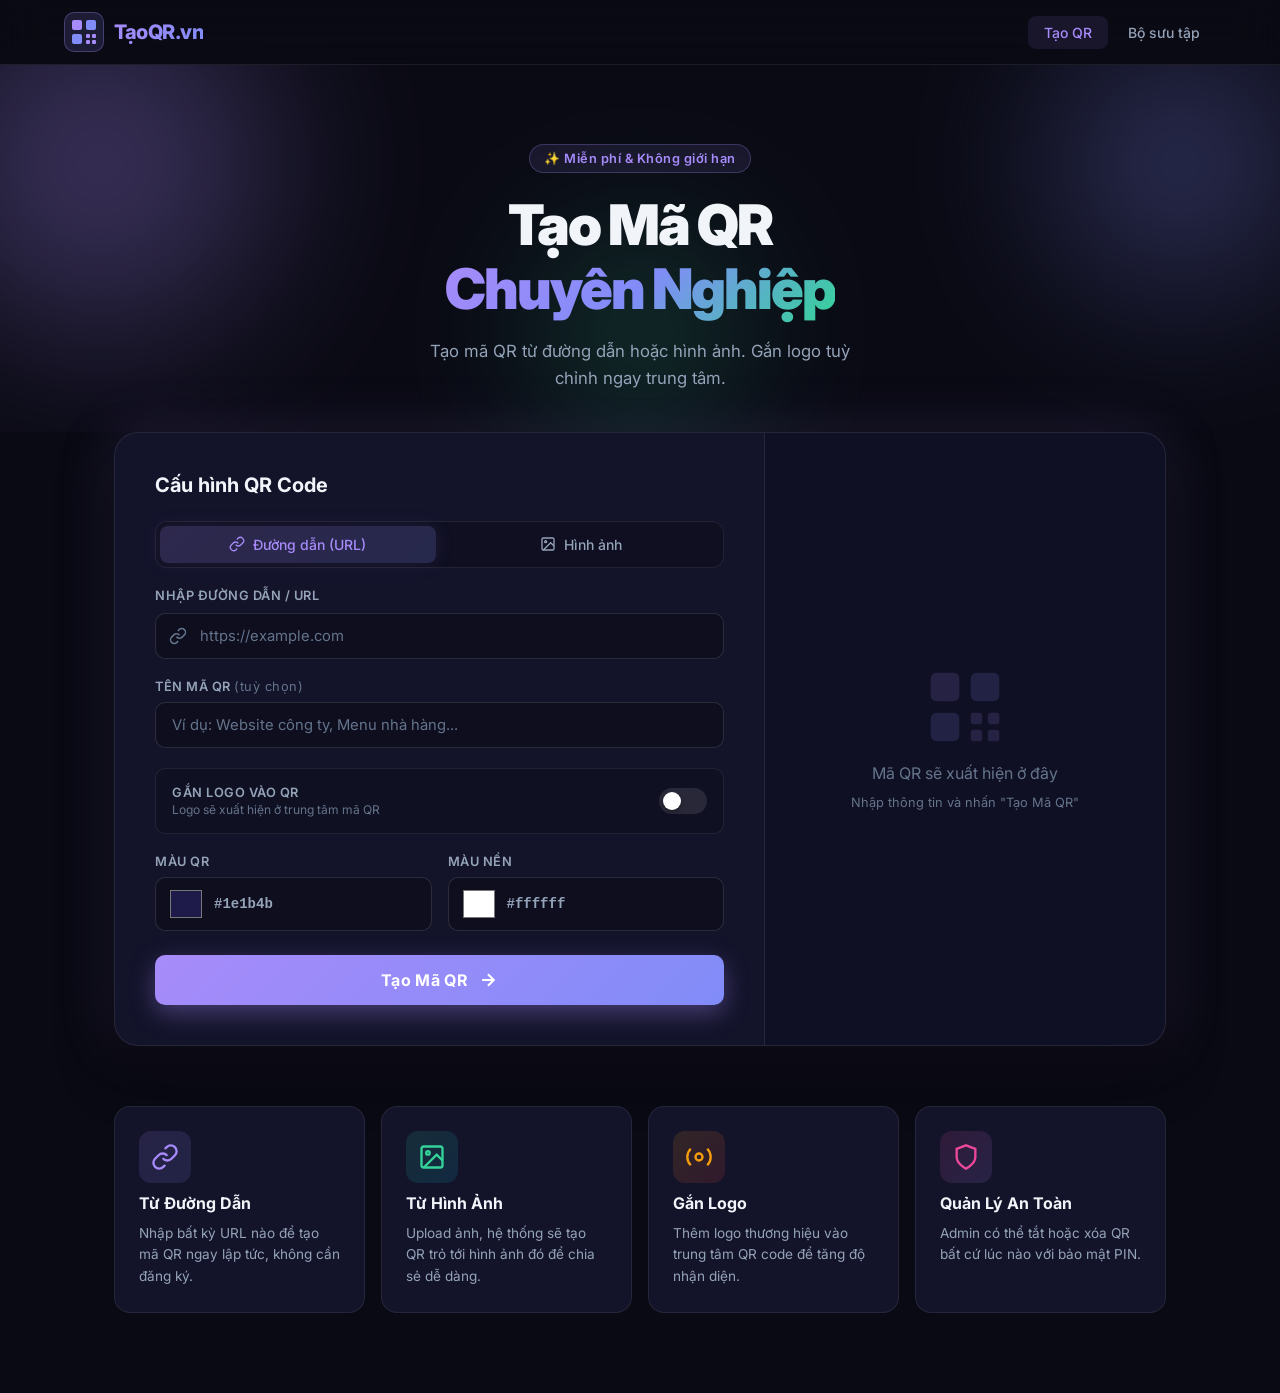
==== index.html @ 5247cd6e "first commit" ====
<!DOCTYPE html>
<html lang="vi">
<head>
  <meta charset="UTF-8" />
  <meta name="viewport" content="width=device-width, initial-scale=1.0" />
  <title>QR Code Generator — TạoQR.vn</title>
  <meta name="description" content="Tạo mã QR miễn phí từ đường dẫn hoặc hình ảnh. Tuỳ chọn gắn logo ở giữa mã QR." />
  <link rel="preconnect" href="https://fonts.googleapis.com" />
  <link rel="preconnect" href="https://fonts.gstatic.com" crossorigin />
  <link href="https://fonts.googleapis.com/css2?family=Inter:wght@300;400;500;600;700;800;900&display=swap" rel="stylesheet" />
  <script src="https://cdnjs.cloudflare.com/ajax/libs/qrcodejs/1.0.0/qrcode.min.js"></script>
  <link rel="stylesheet" href="style.css" />
</head>
<body>
  <div id="app">
    <!-- NAVBAR -->
    <nav class="navbar" id="navbar">
      <div class="nav-inner">
        <div class="nav-brand">
          <div class="brand-icon">
            <svg width="28" height="28" viewBox="0 0 28 28" fill="none">
              <rect x="2" y="2" width="10" height="10" rx="2" fill="#a78bfa"/>
              <rect x="16" y="2" width="10" height="10" rx="2" fill="#818cf8"/>
              <rect x="2" y="16" width="10" height="10" rx="2" fill="#818cf8"/>
              <rect x="16" y="16" width="4" height="4" rx="1" fill="#a78bfa"/>
              <rect x="22" y="16" width="4" height="4" rx="1" fill="#a78bfa"/>
              <rect x="16" y="22" width="4" height="4" rx="1" fill="#a78bfa"/>
              <rect x="22" y="22" width="4" height="4" rx="1" fill="#a78bfa"/>
            </svg>
          </div>
          <span class="brand-text">TạoQR<span class="brand-dot">.vn</span></span>
        </div>
        <div class="nav-links">
          <a href="#" class="nav-link active" data-page="home" id="nav-home">Tạo QR</a>
          <a href="#" class="nav-link" data-page="gallery" id="nav-gallery">Bộ sưu tập</a>
        </div>
      </div>
    </nav>

    <!-- HOME PAGE -->
    <main id="page-home" class="page active">
      <!-- HERO -->
      <section class="hero">
        <div class="hero-bg">
          <div class="hero-orb hero-orb-1"></div>
          <div class="hero-orb hero-orb-2"></div>
          <div class="hero-orb hero-orb-3"></div>
        </div>
        <div class="hero-content">
          <div class="hero-badge">✨ Miễn phí &amp; Không giới hạn</div>
          <h1 class="hero-title">Tạo Mã QR<br /><span class="hero-gradient">Chuyên Nghiệp</span></h1>
          <p class="hero-sub">Tạo mã QR từ đường dẫn hoặc hình ảnh. Gắn logo tuỳ chỉnh ngay trung tâm.</p>
        </div>
      </section>

      <!-- CREATOR CARD -->
      <section class="creator-section">
        <div class="creator-card">
          <!-- LEFT: INPUTS -->
          <div class="creator-left">
            <h2 class="creator-title">Cấu hình QR Code</h2>

            <!-- MODE TABS -->
            <div class="mode-tabs" id="modeTabs">
              <button class="mode-tab active" id="tab-link" data-mode="link">
                <svg width="16" height="16" viewBox="0 0 24 24" fill="none" stroke="currentColor" stroke-width="2"><path d="M10 13a5 5 0 0 0 7.54.54l3-3a5 5 0 0 0-7.07-7.07l-1.72 1.71"/><path d="M14 11a5 5 0 0 0-7.54-.54l-3 3a5 5 0 0 0 7.07 7.07l1.71-1.71"/></svg>
                Đường dẫn (URL)
              </button>
              <button class="mode-tab" id="tab-image" data-mode="image">
                <svg width="16" height="16" viewBox="0 0 24 24" fill="none" stroke="currentColor" stroke-width="2"><rect x="3" y="3" width="18" height="18" rx="2"/><circle cx="8.5" cy="8.5" r="1.5"/><polyline points="21 15 16 10 5 21"/></svg>
                Hình ảnh
              </button>
            </div>

            <!-- LINK INPUT -->
            <div id="input-link" class="input-panel active">
              <label class="input-label">Nhập đường dẫn / URL</label>
              <div class="input-wrap">
                <svg class="input-icon" width="18" height="18" viewBox="0 0 24 24" fill="none" stroke="currentColor" stroke-width="2"><path d="M10 13a5 5 0 0 0 7.54.54l3-3a5 5 0 0 0-7.07-7.07l-1.72 1.71"/><path d="M14 11a5 5 0 0 0-7.54-.54l-3 3a5 5 0 0 0 7.07 7.07l1.71-1.71"/></svg>
                <input type="url" id="urlInput" class="text-input" placeholder="https://example.com" autocomplete="off" />
              </div>
            </div>

            <!-- IMAGE INPUT -->
            <div id="input-image" class="input-panel">
              <label class="input-label">Tải lên hình ảnh</label>
              <div class="dropzone" id="dropzone">
                <input type="file" id="imageFile" accept="image/*" hidden />
                <div class="dropzone-inner" id="dropzoneInner">
                  <div class="dropzone-icon">
                    <svg width="40" height="40" viewBox="0 0 24 24" fill="none" stroke="currentColor" stroke-width="1.5"><rect x="3" y="3" width="18" height="18" rx="2"/><circle cx="8.5" cy="8.5" r="1.5"/><polyline points="21 15 16 10 5 21"/></svg>
                  </div>
                  <p class="dropzone-text">Kéo thả hoặc <span class="dropzone-link" id="dropzoneClick">chọn file</span></p>
                  <p class="dropzone-hint">JPG, PNG, GIF, WebP (tối đa 10MB)</p>
                </div>
                <div class="dropzone-preview hidden" id="dropzonePreview">
                  <img id="previewImg" src="" alt="Preview" />
                  <button class="remove-btn" id="removeImage">✕</button>
                </div>
              </div>
            </div>

            <!-- QR NAME -->
            <div class="field-group">
              <label class="input-label">Tên mã QR <span class="label-opt">(tuỳ chọn)</span></label>
              <input type="text" id="qrName" class="text-input" placeholder="Ví dụ: Website công ty, Menu nhà hàng..." />
            </div>

            <!-- LOGO OPTION -->
            <div class="logo-section">
              <div class="logo-toggle-row">
                <div>
                  <p class="input-label" style="margin-bottom:2px">Gắn logo vào QR</p>
                  <p class="logo-hint">Logo sẽ xuất hiện ở trung tâm mã QR</p>
                </div>
                <label class="toggle" id="logoToggle">
                  <input type="checkbox" id="logoEnabled" />
                  <span class="toggle-slider"></span>
                </label>
              </div>
              <div class="logo-upload hidden" id="logoUploadArea">
                <div class="dropzone small" id="logoDropzone">
                  <input type="file" id="logoFile" accept="image/*" hidden />
                  <div class="dropzone-inner" id="logoDropzoneInner">
                    <svg width="28" height="28" viewBox="0 0 24 24" fill="none" stroke="currentColor" stroke-width="1.5"><path d="M21 15v4a2 2 0 0 1-2 2H5a2 2 0 0 1-2-2v-4"/><polyline points="17 8 12 3 7 8"/><line x1="12" y1="3" x2="12" y2="15"/></svg>
                    <p class="dropzone-text">Chọn logo (<span class="dropzone-link" id="logoClick">duyệt file</span>)</p>
                  </div>
                  <div class="dropzone-preview hidden" id="logoPreview">
                    <img id="logoPreviewImg" src="" alt="Logo" />
                    <button class="remove-btn" id="removeLogo">✕</button>
                  </div>
                </div>
              </div>
            </div>

            <!-- COLOR -->
            <div class="color-row">
              <div class="color-field">
                <label class="input-label">Màu QR</label>
                <div class="color-wrap">
                  <input type="color" id="qrColor" value="#1e1b4b" class="color-picker" />
                  <span class="color-val" id="qrColorVal">#1e1b4b</span>
                </div>
              </div>
              <div class="color-field">
                <label class="input-label">Màu nền</label>
                <div class="color-wrap">
                  <input type="color" id="bgColor" value="#ffffff" class="color-picker" />
                  <span class="color-val" id="bgColorVal">#ffffff</span>
                </div>
              </div>
            </div>

            <!-- GENERATE BUTTON -->
            <button class="btn-generate" id="btnGenerate">
              <span class="btn-text">Tạo Mã QR</span>
              <svg width="20" height="20" viewBox="0 0 24 24" fill="none" stroke="currentColor" stroke-width="2.5"><path d="M5 12h14M12 5l7 7-7 7"/></svg>
            </button>
          </div>

          <!-- RIGHT: PREVIEW -->
          <div class="creator-right">
            <div class="preview-area" id="previewArea">
              <div class="preview-placeholder" id="previewPlaceholder">
                <div class="placeholder-icon">
                  <svg width="80" height="80" viewBox="0 0 28 28" fill="none">
                    <rect x="2" y="2" width="10" height="10" rx="2" fill="rgba(167,139,250,0.3)"/>
                    <rect x="16" y="2" width="10" height="10" rx="2" fill="rgba(129,140,248,0.3)"/>
                    <rect x="2" y="16" width="10" height="10" rx="2" fill="rgba(129,140,248,0.3)"/>
                    <rect x="16" y="16" width="4" height="4" rx="1" fill="rgba(167,139,250,0.3)"/>
                    <rect x="22" y="16" width="4" height="4" rx="1" fill="rgba(167,139,250,0.3)"/>
                    <rect x="16" y="22" width="4" height="4" rx="1" fill="rgba(167,139,250,0.3)"/>
                    <rect x="22" y="22" width="4" height="4" rx="1" fill="rgba(167,139,250,0.3)"/>
                  </svg>
                </div>
                <p>Mã QR sẽ xuất hiện ở đây</p>
                <p class="placeholder-hint">Nhập thông tin và nhấn "Tạo Mã QR"</p>
              </div>
              <div class="qr-output hidden" id="qrOutput">
                <div class="qr-canvas-wrap" id="qrCanvasWrap">
                  <canvas id="finalQR"></canvas>
                </div>
                <p class="qr-label" id="qrLabel"></p>
                <div class="qr-actions">
                  <button class="btn-dl" id="btnDownload">
                    <svg width="16" height="16" viewBox="0 0 24 24" fill="none" stroke="currentColor" stroke-width="2"><path d="M21 15v4a2 2 0 0 1-2 2H5a2 2 0 0 1-2-2v-4"/><polyline points="17 8 12 3 7 8"/><line x1="12" y1="3" x2="12" y2="15"/></svg>
                    Tải PNG
                  </button>
                  <button class="btn-save" id="btnSave">
                    <svg width="16" height="16" viewBox="0 0 24 24" fill="none" stroke="currentColor" stroke-width="2"><path d="M19 21H5a2 2 0 0 1-2-2V5a2 2 0 0 1 2-2h11l5 5v11a2 2 0 0 1-2 2z"/><polyline points="17 21 17 13 7 13 7 21"/><polyline points="7 3 7 8 15 8"/></svg>
                    Lưu bộ sưu tập
                  </button>
                </div>
                <p class="scan-tip">
                  <svg width="13" height="13" viewBox="0 0 24 24" fill="none" stroke="currentColor" stroke-width="2"><circle cx="12" cy="12" r="10"/><line x1="12" y1="8" x2="12" y2="12"/><line x1="12" y1="16" x2="12.01" y2="16"/></svg>
                  🔗 QR link → quét là vào <strong>thẳng trang đích</strong> (Drive, YouTube...) &nbsp;|&nbsp; 🖼️ QR ảnh → nhấn <strong>Lưu</strong> trước khi quét
                </p>
              </div>


            </div>
          </div>
        </div>
      </section>

      <!-- FEATURES -->
      <section class="features-section">
        <div class="features-grid">
          <div class="feature-card">
            <div class="feature-icon" style="background: linear-gradient(135deg,#a78bfa22,#818cf822)">
              <svg width="28" height="28" viewBox="0 0 24 24" fill="none" stroke="#a78bfa" stroke-width="2"><path d="M10 13a5 5 0 0 0 7.54.54l3-3a5 5 0 0 0-7.07-7.07l-1.72 1.71"/><path d="M14 11a5 5 0 0 0-7.54-.54l-3 3a5 5 0 0 0 7.07 7.07l1.71-1.71"/></svg>
            </div>
            <h3>Từ Đường Dẫn</h3>
            <p>Nhập bất kỳ URL nào để tạo mã QR ngay lập tức, không cần đăng ký.</p>
          </div>
          <div class="feature-card">
            <div class="feature-icon" style="background: linear-gradient(135deg,#34d39922,#06b6d422)">
              <svg width="28" height="28" viewBox="0 0 24 24" fill="none" stroke="#34d399" stroke-width="2"><rect x="3" y="3" width="18" height="18" rx="2"/><circle cx="8.5" cy="8.5" r="1.5"/><polyline points="21 15 16 10 5 21"/></svg>
            </div>
            <h3>Từ Hình Ảnh</h3>
            <p>Upload ảnh, hệ thống sẽ tạo QR trỏ tới hình ảnh đó để chia sẻ dễ dàng.</p>
          </div>
          <div class="feature-card">
            <div class="feature-icon" style="background: linear-gradient(135deg,#f59e0b22,#ef444422)">
              <svg width="28" height="28" viewBox="0 0 24 24" fill="none" stroke="#f59e0b" stroke-width="2"><circle cx="12" cy="12" r="3"/><path d="M19.07 4.93a10 10 0 0 1 0 14.14M4.93 4.93a10 10 0 0 0 0 14.14"/></svg>
            </div>
            <h3>Gắn Logo</h3>
            <p>Thêm logo thương hiệu vào trung tâm QR code để tăng độ nhận diện.</p>
          </div>
          <div class="feature-card">
            <div class="feature-icon" style="background: linear-gradient(135deg,#ec489922,#a78bfa22)">
              <svg width="28" height="28" viewBox="0 0 24 24" fill="none" stroke="#ec4899" stroke-width="2"><path d="M12 22s8-4 8-10V5l-8-3-8 3v7c0 6 8 10 8 10z"/></svg>
            </div>
            <h3>Quản Lý An Toàn</h3>
            <p>Admin có thể tắt hoặc xóa QR bất cứ lúc nào với bảo mật PIN.</p>
          </div>
        </div>
      </section>
    </main>

    <!-- GALLERY PAGE -->
    <main id="page-gallery" class="page">
      <div class="gallery-header">
        <h2 class="gallery-title">Bộ Sưu Tập QR</h2>
        <p class="gallery-sub">Tất cả các mã QR bạn đã tạo và lưu lại</p>
      </div>
      <div class="gallery-grid" id="galleryGrid">
        <div class="gallery-empty" id="galleryEmpty">
          <svg width="64" height="64" viewBox="0 0 28 28" fill="none">
            <rect x="2" y="2" width="10" height="10" rx="2" fill="rgba(167,139,250,0.2)"/>
            <rect x="16" y="2" width="10" height="10" rx="2" fill="rgba(129,140,248,0.2)"/>
            <rect x="2" y="16" width="10" height="10" rx="2" fill="rgba(129,140,248,0.2)"/>
          </svg>
          <p>Chưa có mã QR nào được lưu</p>
          <button class="btn-create" onclick="showPage('home')">Tạo ngay</button>
        </div>
      </div>
    </main>

    <!-- ADMIN PAGE -->
    <main id="page-admin" class="page">
      <div class="admin-header">
        <div class="admin-badge">🔐 Khu vực quản trị</div>
        <h2 class="admin-title">Bảng Điều Khiển Admin</h2>
        <button class="btn-logout" id="btnLogout">Đăng xuất</button>
      </div>
      <div class="admin-stats" id="adminStats"></div>
      <div class="admin-grid" id="adminGrid">
        <div class="gallery-empty" id="adminEmpty">
          <svg width="64" height="64" viewBox="0 0 28 28" fill="none">
            <rect x="2" y="2" width="10" height="10" rx="2" fill="rgba(167,139,250,0.2)"/>
            <rect x="16" y="2" width="10" height="10" rx="2" fill="rgba(129,140,248,0.2)"/>
            <rect x="2" y="16" width="10" height="10" rx="2" fill="rgba(129,140,248,0.2)"/>
          </svg>
          <p>Chưa có mã QR nào trong hệ thống</p>
        </div>
      </div>
    </main>

    <!-- ADMIN LOGIN MODAL -->
    <div class="modal-overlay hidden" id="adminLoginOverlay">
      <div class="modal-card" id="adminLoginCard">
        <div class="modal-icon">🔐</div>
        <h3 class="modal-title">Đăng nhập Admin</h3>
        <p class="modal-sub">Nhập mã PIN để truy cập bảng điều khiển</p>
        <div class="pin-inputs" id="pinInputs">
          <input type="password" class="pin-digit" maxlength="1" data-index="0" />
          <input type="password" class="pin-digit" maxlength="1" data-index="1" />
          <input type="password" class="pin-digit" maxlength="1" data-index="2" />
          <input type="password" class="pin-digit" maxlength="1" data-index="3" />
          <input type="password" class="pin-digit" maxlength="1" data-index="4" />
          <input type="password" class="pin-digit" maxlength="1" data-index="5" />
        </div>
        <p class="pin-error hidden" id="pinError">❌ Mã PIN không đúng. Thử lại!</p>
        <div class="modal-btns">
          <button class="btn-cancel" id="btnCancelLogin">Huỷ</button>
          <button class="btn-confirm" id="btnConfirmLogin">Xác nhận</button>
        </div>
      </div>
    </div>

    <!-- TOAST -->
    <div class="toast hidden" id="toast"></div>
  </div>

  <script src="app.js"></script>
</body>
</html>
---- style.css ----
/* ===== RESET & ROOT ===== */
*, *::before, *::after { box-sizing: border-box; margin: 0; padding: 0; }

:root {
  --bg: #0a0a14;
  --bg2: #0f0f20;
  --surface: #13132a;
  --surface2: #1a1a35;
  --border: rgba(255,255,255,0.08);
  --border2: rgba(255,255,255,0.12);
  --primary: #a78bfa;
  --primary2: #818cf8;
  --accent: #34d399;
  --pink: #ec4899;
  --text: #f1f5f9;
  --text2: #94a3b8;
  --text3: #64748b;
  --radius: 16px;
  --radius-sm: 10px;
  --shadow: 0 25px 50px rgba(0,0,0,0.5);
  --glow: 0 0 60px rgba(167,139,250,0.15);
}

html { scroll-behavior: smooth; }

body {
  font-family: 'Inter', sans-serif;
  background: var(--bg);
  color: var(--text);
  min-height: 100vh;
  overflow-x: hidden;
}

/* ===== NAVBAR ===== */
.navbar {
  position: fixed;
  top: 0; left: 0; right: 0;
  z-index: 100;
  background: rgba(10,10,20,0.8);
  backdrop-filter: blur(20px);
  -webkit-backdrop-filter: blur(20px);
  border-bottom: 1px solid var(--border);
}

.nav-inner {
  max-width: 1200px;
  margin: 0 auto;
  padding: 0 24px;
  height: 64px;
  display: flex;
  align-items: center;
  justify-content: space-between;
}

.nav-brand {
  display: flex;
  align-items: center;
  gap: 10px;
  text-decoration: none;
  cursor: pointer;
}

.brand-icon {
  width: 40px; height: 40px;
  background: linear-gradient(135deg, rgba(167,139,250,0.15), rgba(129,140,248,0.15));
  border: 1px solid rgba(167,139,250,0.3);
  border-radius: 10px;
  display: flex;
  align-items: center;
  justify-content: center;
}

.brand-text {
  font-size: 1.25rem;
  font-weight: 800;
  background: linear-gradient(135deg, #a78bfa, #818cf8);
  -webkit-background-clip: text;
  -webkit-text-fill-color: transparent;
  background-clip: text;
  letter-spacing: -0.5px;
}

.brand-dot { color: #34d399; }

.nav-links {
  display: flex;
  align-items: center;
  gap: 4px;
}

.nav-link {
  color: var(--text2);
  text-decoration: none;
  font-size: 0.875rem;
  font-weight: 500;
  padding: 8px 16px;
  border-radius: 8px;
  transition: all 0.2s;
  cursor: pointer;
}

.nav-link:hover { color: var(--text); background: rgba(255,255,255,0.05); }
.nav-link.active { color: var(--primary); background: rgba(167,139,250,0.1); }

/* ===== PAGES ===== */
.page { display: none; padding-top: 64px; }
.page.active { display: block; }

/* ===== HERO ===== */
.hero {
  position: relative;
  padding: 80px 24px 40px;
  text-align: center;
  overflow: hidden;
}

.hero-bg {
  position: absolute;
  inset: 0;
  pointer-events: none;
}

.hero-orb {
  position: absolute;
  border-radius: 50%;
  filter: blur(80px);
  opacity: 0.4;
}

.hero-orb-1 {
  width: 400px; height: 400px;
  background: radial-gradient(circle, #a78bfa, transparent);
  top: -100px; left: -100px;
  animation: float1 8s ease-in-out infinite;
}

.hero-orb-2 {
  width: 300px; height: 300px;
  background: radial-gradient(circle, #818cf8, transparent);
  top: -50px; right: -50px;
  animation: float2 10s ease-in-out infinite;
}

.hero-orb-3 {
  width: 200px; height: 200px;
  background: radial-gradient(circle, #34d399, transparent);
  bottom: 0; left: 50%;
  transform: translateX(-50%);
  animation: float1 12s ease-in-out infinite reverse;
}

@keyframes float1 {
  0%,100% { transform: translateY(0) scale(1); }
  50% { transform: translateY(-20px) scale(1.05); }
}
@keyframes float2 {
  0%,100% { transform: translateY(0) scale(1); }
  50% { transform: translateY(15px) scale(0.95); }
}

.hero-content { position: relative; z-index: 1; max-width: 600px; margin: 0 auto; }

.hero-badge {
  display: inline-flex;
  align-items: center;
  gap: 6px;
  background: rgba(167,139,250,0.1);
  border: 1px solid rgba(167,139,250,0.25);
  color: var(--primary);
  font-size: 0.8rem;
  font-weight: 600;
  padding: 6px 14px;
  border-radius: 100px;
  margin-bottom: 20px;
  letter-spacing: 0.5px;
}

.hero-title {
  font-size: clamp(2.2rem, 5vw, 3.5rem);
  font-weight: 900;
  line-height: 1.15;
  letter-spacing: -2px;
  margin-bottom: 16px;
}

.hero-gradient {
  background: linear-gradient(135deg, #a78bfa 0%, #818cf8 50%, #34d399 100%);
  -webkit-background-clip: text;
  -webkit-text-fill-color: transparent;
  background-clip: text;
}

.hero-sub {
  font-size: 1.05rem;
  color: var(--text2);
  line-height: 1.6;
  max-width: 460px;
  margin: 0 auto;
}

/* ===== CREATOR SECTION ===== */
.creator-section {
  max-width: 1100px;
  margin: 0 auto;
  padding: 0 24px 60px;
}

.creator-card {
  background: var(--surface);
  border: 1px solid var(--border);
  border-radius: 24px;
  display: grid;
  grid-template-columns: 1fr 400px;
  gap: 0;
  overflow: hidden;
  box-shadow: var(--shadow), var(--glow);
}

.creator-left {
  padding: 40px;
  border-right: 1px solid var(--border);
  display: flex;
  flex-direction: column;
  gap: 20px;
}

.creator-title {
  font-size: 1.25rem;
  font-weight: 700;
  color: var(--text);
  margin-bottom: 4px;
}

/* ===== MODE TABS ===== */
.mode-tabs {
  display: flex;
  gap: 8px;
  background: rgba(0,0,0,0.2);
  border: 1px solid var(--border);
  border-radius: 12px;
  padding: 4px;
}

.mode-tab {
  flex: 1;
  display: flex;
  align-items: center;
  justify-content: center;
  gap: 8px;
  padding: 10px 16px;
  border: none;
  background: transparent;
  color: var(--text2);
  font-size: 0.875rem;
  font-weight: 500;
  font-family: inherit;
  border-radius: 8px;
  cursor: pointer;
  transition: all 0.2s;
}

.mode-tab:hover { color: var(--text); }

.mode-tab.active {
  background: linear-gradient(135deg, rgba(167,139,250,0.2), rgba(129,140,248,0.2));
  color: var(--primary);
  box-shadow: 0 0 20px rgba(167,139,250,0.1);
}

/* ===== INPUT PANEL ===== */
.input-panel { display: none; flex-direction: column; gap: 10px; }
.input-panel.active { display: flex; }

.input-label {
  font-size: 0.8rem;
  font-weight: 600;
  color: var(--text2);
  text-transform: uppercase;
  letter-spacing: 0.5px;
}

.label-opt { font-weight: 400; text-transform: none; color: var(--text3); }

.input-wrap {
  position: relative;
  display: flex;
  align-items: center;
}

.input-icon {
  position: absolute;
  left: 14px;
  color: var(--text3);
  pointer-events: none;
}

.text-input {
  width: 100%;
  padding: 13px 16px 13px 44px;
  background: rgba(0,0,0,0.25);
  border: 1px solid var(--border2);
  border-radius: var(--radius-sm);
  color: var(--text);
  font-size: 0.925rem;
  font-family: inherit;
  outline: none;
  transition: all 0.2s;
}

.text-input:focus {
  border-color: var(--primary);
  box-shadow: 0 0 0 3px rgba(167,139,250,0.15);
  background: rgba(167,139,250,0.03);
}

.text-input::placeholder { color: var(--text3); }

/* field-group is a container with label + input */
.field-group { display: flex; flex-direction: column; gap: 8px; }
.field-group .text-input { padding-left: 16px; }

/* ===== DROPZONE ===== */
.dropzone {
  position: relative;
  border: 2px dashed var(--border2);
  border-radius: var(--radius-sm);
  overflow: hidden;
  transition: all 0.2s;
  cursor: pointer;
}

.dropzone:hover { border-color: var(--primary); }
.dropzone.drag-over { border-color: var(--primary); background: rgba(167,139,250,0.05); }

.dropzone-inner {
  padding: 32px 16px;
  display: flex;
  flex-direction: column;
  align-items: center;
  gap: 8px;
  text-align: center;
  color: var(--text3);
}

.dropzone.small .dropzone-inner { padding: 18px 16px; }

.dropzone-icon { color: var(--text3); }

.dropzone-text {
  font-size: 0.875rem;
  color: var(--text2);
}

.dropzone-link {
  color: var(--primary);
  cursor: pointer;
  font-weight: 600;
}
.dropzone-link:hover { text-decoration: underline; }

.dropzone-hint { font-size: 0.75rem; color: var(--text3); }

.dropzone-preview {
  position: relative;
  display: flex;
  align-items: center;
  justify-content: center;
  padding: 12px;
  background: rgba(0,0,0,0.2);
}

.dropzone-preview img {
  max-height: 160px;
  max-width: 100%;
  border-radius: 8px;
  object-fit: contain;
}

.dropzone.small .dropzone-preview img { max-height: 80px; }

.remove-btn {
  position: absolute;
  top: 8px; right: 8px;
  width: 28px; height: 28px;
  background: rgba(239,68,68,0.9);
  color: white;
  border: none;
  border-radius: 50%;
  cursor: pointer;
  font-size: 0.75rem;
  display: flex;
  align-items: center;
  justify-content: center;
  transition: transform 0.2s;
}
.remove-btn:hover { transform: scale(1.1); }

/* ===== LOGO SECTION ===== */
.logo-section {
  background: rgba(0,0,0,0.15);
  border: 1px solid var(--border);
  border-radius: var(--radius-sm);
  padding: 16px;
  display: flex;
  flex-direction: column;
  gap: 12px;
}

.logo-toggle-row {
  display: flex;
  align-items: center;
  justify-content: space-between;
  gap: 12px;
}

.logo-hint { font-size: 0.75rem; color: var(--text3); }

/* Toggle switch */
.toggle { position: relative; display: inline-block; width: 48px; height: 26px; cursor: pointer; flex-shrink: 0; }
.toggle input { opacity: 0; width: 0; height: 0; }
.toggle-slider {
  position: absolute;
  inset: 0;
  background: rgba(255,255,255,0.1);
  border-radius: 26px;
  transition: background 0.3s;
}
.toggle-slider::before {
  content: '';
  position: absolute;
  width: 18px; height: 18px;
  background: white;
  border-radius: 50%;
  left: 4px; top: 4px;
  transition: transform 0.3s;
  box-shadow: 0 2px 4px rgba(0,0,0,0.3);
}
.toggle input:checked ~ .toggle-slider { background: var(--primary); }
.toggle input:checked ~ .toggle-slider::before { transform: translateX(22px); }

.logo-upload { display: flex; flex-direction: column; gap: 8px; }

/* ===== COLOR PICKER ===== */
.color-row {
  display: grid;
  grid-template-columns: 1fr 1fr;
  gap: 16px;
}

.color-field { display: flex; flex-direction: column; gap: 8px; }

.color-wrap {
  display: flex;
  align-items: center;
  gap: 10px;
  background: rgba(0,0,0,0.25);
  border: 1px solid var(--border2);
  border-radius: var(--radius-sm);
  padding: 8px 12px;
}

.color-picker {
  width: 36px; height: 36px;
  border: none;
  border-radius: 6px;
  cursor: pointer;
  background: none;
  padding: 0;
}

.color-val {
  font-size: 0.875rem;
  font-family: 'Courier New', monospace;
  color: var(--text2);
  font-weight: 600;
}

/* ===== GENERATE BUTTON ===== */
.btn-generate {
  display: flex;
  align-items: center;
  justify-content: center;
  gap: 10px;
  width: 100%;
  padding: 15px 24px;
  background: linear-gradient(135deg, #a78bfa, #818cf8);
  border: none;
  border-radius: var(--radius-sm);
  color: white;
  font-size: 1rem;
  font-weight: 700;
  font-family: inherit;
  cursor: pointer;
  transition: all 0.2s;
  box-shadow: 0 8px 24px rgba(167,139,250,0.35);
  margin-top: 4px;
  letter-spacing: 0.3px;
}

.btn-generate:hover {
  transform: translateY(-2px);
  box-shadow: 0 12px 32px rgba(167,139,250,0.5);
}

.btn-generate:active { transform: translateY(0); }

/* ===== PREVIEW AREA ===== */
.creator-right {
  background: rgba(0,0,0,0.15);
  display: flex;
  align-items: center;
  justify-content: center;
  padding: 40px;
}

.preview-area {
  width: 100%;
  display: flex;
  flex-direction: column;
  align-items: center;
  gap: 20px;
}

.preview-placeholder {
  display: flex;
  flex-direction: column;
  align-items: center;
  gap: 12px;
  color: var(--text3);
  text-align: center;
}

.placeholder-icon {
  opacity: 0.5;
  animation: pulseQR 3s ease-in-out infinite;
}

@keyframes pulseQR {
  0%,100% { transform: scale(1); opacity: 0.5; }
  50% { transform: scale(1.05); opacity: 0.7; }
}

.placeholder-hint { font-size: 0.8rem; color: var(--text3); }

.qr-output {
  display: flex;
  flex-direction: column;
  align-items: center;
  gap: 16px;
  width: 100%;
}

.qr-canvas-wrap {
  background: white;
  border-radius: 16px;
  padding: 16px;
  box-shadow: 0 20px 60px rgba(0,0,0,0.4), 0 0 0 1px rgba(255,255,255,0.1);
  animation: popIn 0.4s cubic-bezier(0.34, 1.56, 0.64, 1);
}

@keyframes popIn {
  from { transform: scale(0.8); opacity: 0; }
  to { transform: scale(1); opacity: 1; }
}

.qr-canvas-wrap canvas { display: block; }

.qr-label {
  font-size: 0.85rem;
  color: var(--text2);
  text-align: center;
  max-width: 280px;
  word-break: break-all;
}

.qr-actions {
  display: flex;
  gap: 10px;
  flex-wrap: wrap;
  justify-content: center;
}

.btn-dl, .btn-save {
  display: flex;
  align-items: center;
  gap: 7px;
  padding: 10px 18px;
  border: 1px solid var(--border2);
  border-radius: 8px;
  font-size: 0.85rem;
  font-weight: 600;
  font-family: inherit;
  cursor: pointer;
  transition: all 0.2s;
}

.btn-dl {
  background: rgba(255,255,255,0.05);
  color: var(--text);
}
.btn-dl:hover { background: rgba(255,255,255,0.1); }

.btn-save {
  background: linear-gradient(135deg, rgba(52,211,153,0.15), rgba(6,182,212,0.15));
  border-color: rgba(52,211,153,0.3);
  color: var(--accent);
}
.btn-save:hover { background: linear-gradient(135deg, rgba(52,211,153,0.25), rgba(6,182,212,0.25)); }

.scan-tip {
  display: flex;
  align-items: center;
  gap: 6px;
  font-size: 0.72rem;
  color: var(--text3);
  text-align: center;
  line-height: 1.5;
  padding: 6px 10px;
  background: rgba(167,139,250,0.05);
  border: 1px solid rgba(167,139,250,0.12);
  border-radius: 8px;
}
.scan-tip strong { color: var(--primary); }

/* ===== FEATURES SECTION ===== */
.features-section {
  max-width: 1100px;
  margin: 0 auto;
  padding: 0 24px 80px;
}

.features-grid {
  display: grid;
  grid-template-columns: repeat(auto-fit, minmax(220px, 1fr));
  gap: 16px;
}

.feature-card {
  background: var(--surface);
  border: 1px solid var(--border);
  border-radius: var(--radius);
  padding: 24px;
  display: flex;
  flex-direction: column;
  gap: 10px;
  transition: all 0.3s;
}

.feature-card:hover {
  transform: translateY(-4px);
  border-color: rgba(167,139,250,0.3);
  box-shadow: 0 12px 30px rgba(0,0,0,0.3);
}

.feature-icon {
  width: 52px; height: 52px;
  border-radius: 12px;
  display: flex;
  align-items: center;
  justify-content: center;
}

.feature-card h3 {
  font-size: 1rem;
  font-weight: 700;
  color: var(--text);
}

.feature-card p {
  font-size: 0.85rem;
  color: var(--text2);
  line-height: 1.6;
}

/* ===== GALLERY ===== */
.gallery-header, .admin-header {
  max-width: 1100px;
  margin: 0 auto;
  padding: 40px 24px 24px;
  display: flex;
  align-items: flex-end;
  justify-content: space-between;
  gap: 16px;
  flex-wrap: wrap;
}

.gallery-title, .admin-title {
  font-size: 1.75rem;
  font-weight: 800;
  background: linear-gradient(135deg, #a78bfa, #818cf8);
  -webkit-background-clip: text;
  -webkit-text-fill-color: transparent;
  background-clip: text;
}

.gallery-sub {
  font-size: 0.875rem;
  color: var(--text3);
  margin-top: 4px;
}

.gallery-grid, .admin-grid {
  max-width: 1100px;
  margin: 0 auto;
  padding: 0 24px 80px;
  display: grid;
  grid-template-columns: repeat(auto-fill, minmax(260px, 1fr));
  gap: 16px;
}

.gallery-empty {
  grid-column: 1 / -1;
  display: flex;
  flex-direction: column;
  align-items: center;
  justify-content: center;
  gap: 12px;
  padding: 80px 24px;
  color: var(--text3);
  text-align: center;
}

/* QR CARD */
.qr-card {
  background: var(--surface);
  border: 1px solid var(--border);
  border-radius: var(--radius);
  overflow: hidden;
  transition: all 0.3s;
  position: relative;
}

.qr-card:hover {
  transform: translateY(-4px);
  border-color: rgba(167,139,250,0.3);
  box-shadow: 0 16px 40px rgba(0,0,0,0.4);
}

.qr-card.disabled {
  opacity: 0.5;
  filter: grayscale(0.5);
}

.qr-card-thumb {
  background: white;
  padding: 16px;
  display: flex;
  align-items: center;
  justify-content: center;
  min-height: 180px;
}

.qr-card-thumb canvas { display: block; }
.qr-card-thumb img { max-width: 100%; max-height: 160px; object-fit: contain; }

.qr-card-body {
  padding: 16px;
  border-top: 1px solid var(--border);
  display: flex;
  flex-direction: column;
  gap: 8px;
}

.qr-card-name {
  font-weight: 700;
  font-size: 0.9rem;
  color: var(--text);
  white-space: nowrap;
  overflow: hidden;
  text-overflow: ellipsis;
}

.qr-card-meta {
  font-size: 0.75rem;
  color: var(--text3);
  display: flex;
  align-items: center;
  gap: 6px;
}

.qr-card-type {
  display: inline-block;
  padding: 2px 8px;
  background: rgba(167,139,250,0.15);
  color: var(--primary);
  border-radius: 100px;
  font-size: 0.7rem;
  font-weight: 600;
}

.qr-card-status {
  display: inline-flex;
  align-items: center;
  gap: 5px;
  font-size: 0.72rem;
  font-weight: 600;
  padding: 3px 10px;
  border-radius: 100px;
}

.status-active { background: rgba(52,211,153,0.15); color: #34d399; }
.status-disabled { background: rgba(239,68,68,0.15); color: #f87171; }

.qr-card-actions {
  display: flex;
  gap: 6px;
  margin-top: 4px;
}

.btn-toggle-qr, .btn-delete-qr, .btn-dl-card {
  flex: 1;
  padding: 8px 10px;
  border-radius: 8px;
  font-size: 0.75rem;
  font-weight: 600;
  font-family: inherit;
  cursor: pointer;
  transition: all 0.2s;
  display: flex;
  align-items: center;
  justify-content: center;
  gap: 5px;
  border: 1px solid var(--border2);
}

.btn-dl-card {
  background: rgba(255,255,255,0.05);
  color: var(--text2);
}
.btn-dl-card:hover { background: rgba(255,255,255,0.1); }

.btn-toggle-qr {
  background: rgba(167,139,250,0.1);
  color: var(--primary);
  border-color: rgba(167,139,250,0.2);
}
.btn-toggle-qr:hover { background: rgba(167,139,250,0.2); }
.btn-toggle-qr.active-toggle {
  background: rgba(239,68,68,0.1);
  color: #f87171;
  border-color: rgba(239,68,68,0.2);
}

.btn-delete-qr {
  background: rgba(239,68,68,0.1);
  color: #f87171;
  border-color: rgba(239,68,68,0.2);
}
.btn-delete-qr:hover { background: rgba(239,68,68,0.2); }

/* ===== ADMIN ===== */
.admin-badge {
  display: inline-flex;
  align-items: center;
  gap: 6px;
  background: rgba(236,72,153,0.1);
  border: 1px solid rgba(236,72,153,0.25);
  color: var(--pink);
  font-size: 0.78rem;
  font-weight: 600;
  padding: 5px 12px;
  border-radius: 100px;
  margin-bottom: 8px;
}

.admin-stats {
  max-width: 1100px;
  margin: 0 auto;
  padding: 0 24px 20px;
  display: flex;
  gap: 14px;
  flex-wrap: wrap;
}

.stat-card {
  background: var(--surface);
  border: 1px solid var(--border);
  border-radius: var(--radius-sm);
  padding: 16px 24px;
  display: flex;
  flex-direction: column;
  gap: 4px;
  min-width: 120px;
}

.stat-num {
  font-size: 2rem;
  font-weight: 900;
  background: linear-gradient(135deg, #a78bfa, #818cf8);
  -webkit-background-clip: text;
  -webkit-text-fill-color: transparent;
  background-clip: text;
}

.stat-label { font-size: 0.78rem; color: var(--text3); font-weight: 500; }

.btn-logout {
  padding: 8px 20px;
  background: rgba(239,68,68,0.1);
  border: 1px solid rgba(239,68,68,0.25);
  color: #f87171;
  border-radius: 8px;
  font-size: 0.85rem;
  font-weight: 600;
  font-family: inherit;
  cursor: pointer;
  transition: all 0.2s;
}
.btn-logout:hover { background: rgba(239,68,68,0.2); }

/* ===== MODAL ===== */
.modal-overlay {
  position: fixed;
  inset: 0;
  background: rgba(0,0,0,0.75);
  backdrop-filter: blur(8px);
  z-index: 200;
  display: flex;
  align-items: center;
  justify-content: center;
  padding: 24px;
  animation: fadeIn 0.2s;
}

@keyframes fadeIn { from { opacity: 0; } to { opacity: 1; } }

.modal-card {
  background: var(--surface);
  border: 1px solid var(--border2);
  border-radius: 24px;
  padding: 40px 32px;
  max-width: 400px;
  width: 100%;
  display: flex;
  flex-direction: column;
  align-items: center;
  gap: 12px;
  box-shadow: var(--shadow);
  animation: slideUp 0.3s cubic-bezier(0.34, 1.56, 0.64, 1);
}

@keyframes slideUp {
  from { transform: translateY(40px) scale(0.95); opacity: 0; }
  to { transform: translateY(0) scale(1); opacity: 1; }
}

.modal-icon { font-size: 2.5rem; }
.modal-title { font-size: 1.3rem; font-weight: 800; }
.modal-sub { font-size: 0.875rem; color: var(--text2); text-align: center; }

.pin-inputs {
  display: flex;
  gap: 10px;
  margin: 8px 0;
}

.pin-digit {
  width: 48px; height: 56px;
  background: rgba(0,0,0,0.25);
  border: 2px solid var(--border2);
  border-radius: 10px;
  color: var(--text);
  font-size: 1.4rem;
  font-weight: 700;
  text-align: center;
  font-family: inherit;
  outline: none;
  transition: all 0.2s;
}

.pin-digit:focus {
  border-color: var(--primary);
  box-shadow: 0 0 0 3px rgba(167,139,250,0.2);
}

.pin-error {
  font-size: 0.85rem;
  color: #f87171;
  background: rgba(239,68,68,0.1);
  border: 1px solid rgba(239,68,68,0.2);
  padding: 8px 16px;
  border-radius: 8px;
  animation: shake 0.4s;
}

@keyframes shake {
  0%,100% { transform: translateX(0); }
  20%,60% { transform: translateX(-6px); }
  40%,80% { transform: translateX(6px); }
}

.modal-btns {
  display: flex;
  gap: 10px;
  width: 100%;
  margin-top: 4px;
}

.btn-cancel, .btn-confirm {
  flex: 1;
  padding: 12px;
  border-radius: 10px;
  font-size: 0.9rem;
  font-weight: 600;
  font-family: inherit;
  cursor: pointer;
  transition: all 0.2s;
}

.btn-cancel {
  background: rgba(255,255,255,0.05);
  border: 1px solid var(--border2);
  color: var(--text2);
}
.btn-cancel:hover { background: rgba(255,255,255,0.1); }

.btn-confirm {
  background: linear-gradient(135deg, #a78bfa, #818cf8);
  border: none;
  color: white;
  box-shadow: 0 4px 12px rgba(167,139,250,0.3);
}
.btn-confirm:hover { transform: translateY(-1px); box-shadow: 0 6px 20px rgba(167,139,250,0.4); }

/* ===== TOAST ===== */
.toast {
  position: fixed;
  bottom: 24px;
  left: 50%;
  transform: translateX(-50%) translateY(20px);
  background: var(--surface2);
  border: 1px solid var(--border2);
  color: var(--text);
  padding: 12px 24px;
  border-radius: 100px;
  font-size: 0.875rem;
  font-weight: 500;
  z-index: 300;
  box-shadow: var(--shadow);
  opacity: 0;
  transition: all 0.3s cubic-bezier(0.34, 1.56, 0.64, 1);
  white-space: nowrap;
}

.toast.show {
  opacity: 1;
  transform: translateX(-50%) translateY(0);
}

/* ===== UTILITY ===== */
.hidden { display: none !important; }

.btn-create {
  padding: 10px 24px;
  background: linear-gradient(135deg, #a78bfa, #818cf8);
  border: none;
  border-radius: 8px;
  color: white;
  font-weight: 600;
  font-family: inherit;
  cursor: pointer;
  transition: all 0.2s;
}
.btn-create:hover { transform: translateY(-2px); box-shadow: 0 8px 20px rgba(167,139,250,0.4); }

/* ===== RESPONSIVE ===== */
@media (max-width: 800px) {
  .creator-card {
    grid-template-columns: 1fr;
  }
  .creator-left {
    border-right: none;
    border-bottom: 1px solid var(--border);
  }
  .creator-right { padding: 30px 24px; }
  .hero { padding: 60px 24px 30px; }
}

@media (max-width: 480px) {
  .pin-inputs { gap: 6px; }
  .pin-digit { width: 40px; height: 48px; font-size: 1.2rem; }
  .features-grid { grid-template-columns: 1fr; }
  .gallery-grid, .admin-grid { grid-template-columns: 1fr; }
}
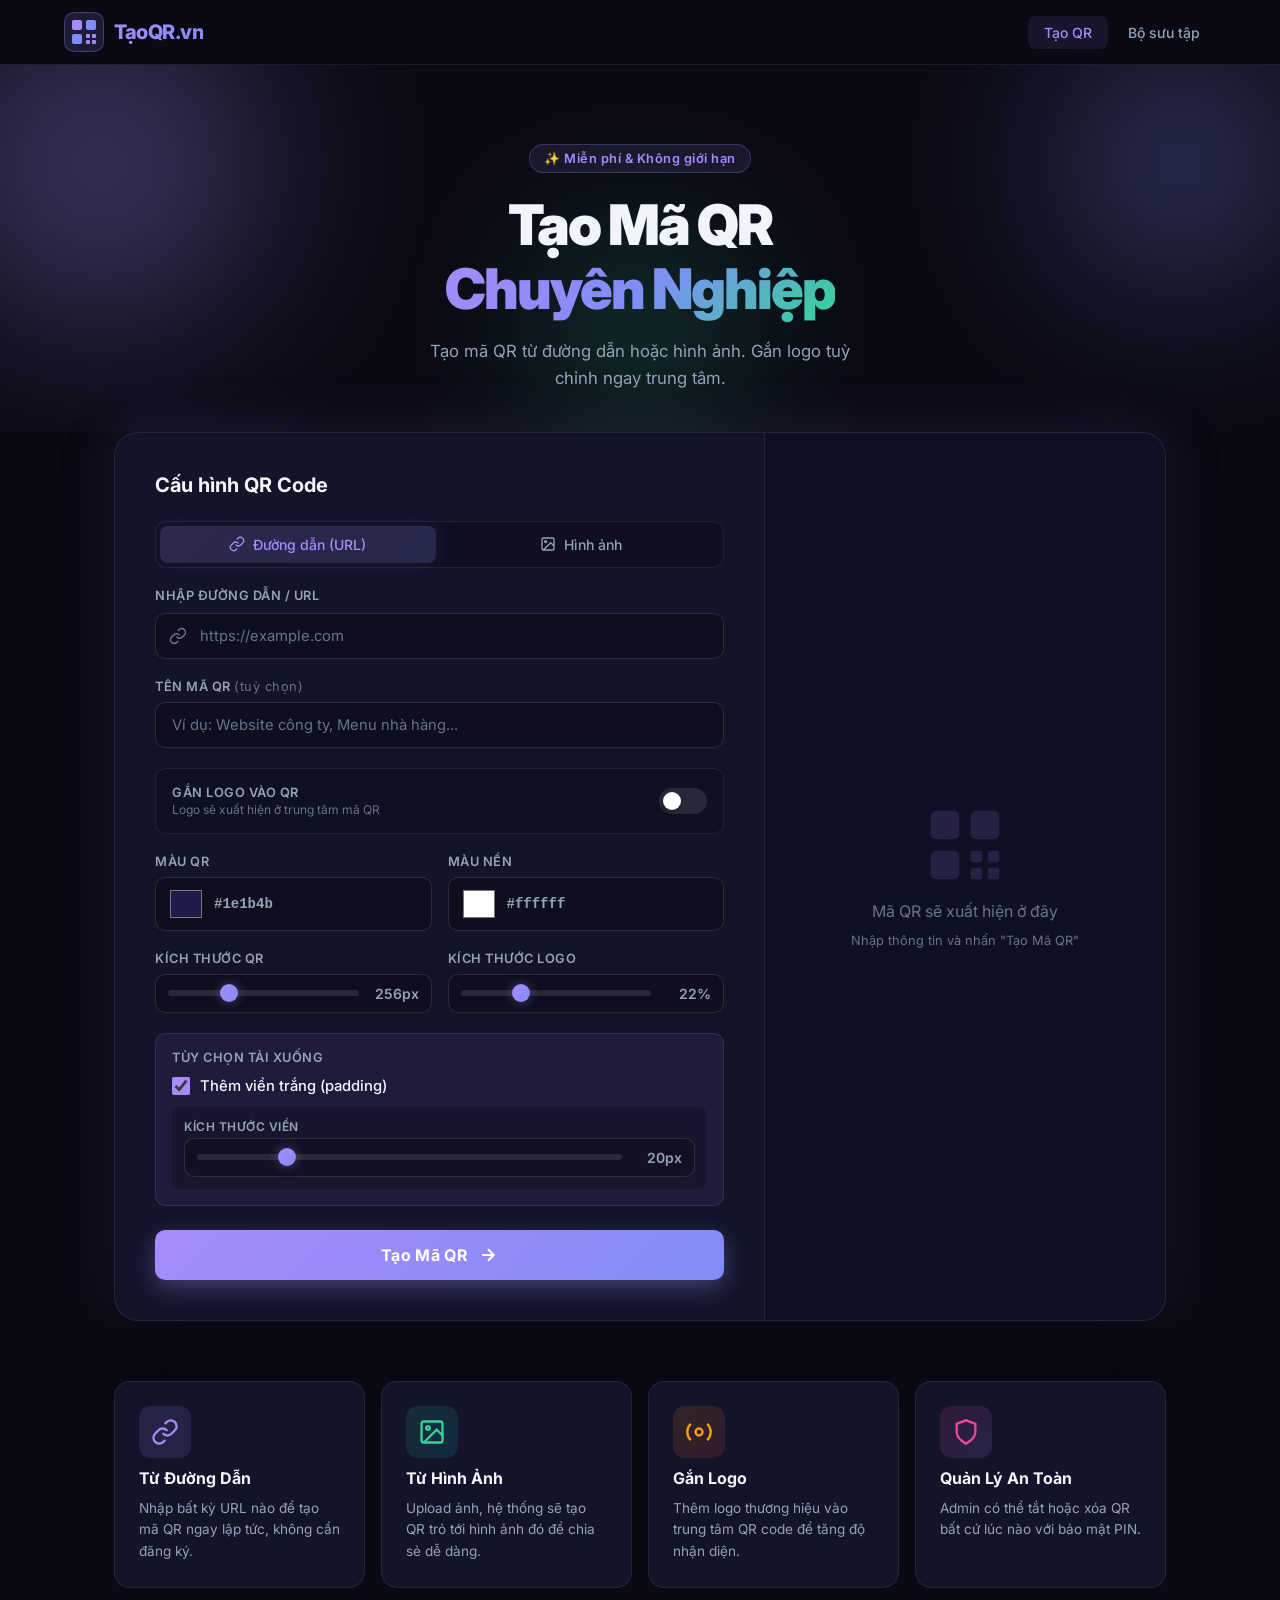
==== commit bd8a52a5: "Thêm tính năng: viền trắng, chỉnh kích thước QR/Logo, xóa khỏi bộ sưu tập" ====
--- a/index.html
+++ b/index.html
@@ -1,5 +1,6 @@
 <!DOCTYPE html>
 <html lang="vi">
+
 <head>
   <meta charset="UTF-8" />
   <meta name="viewport" content="width=device-width, initial-scale=1.0" />
@@ -7,10 +8,12 @@
   <meta name="description" content="Tạo mã QR miễn phí từ đường dẫn hoặc hình ảnh. Tuỳ chọn gắn logo ở giữa mã QR." />
   <link rel="preconnect" href="https://fonts.googleapis.com" />
   <link rel="preconnect" href="https://fonts.gstatic.com" crossorigin />
-  <link href="https://fonts.googleapis.com/css2?family=Inter:wght@300;400;500;600;700;800;900&display=swap" rel="stylesheet" />
+  <link href="https://fonts.googleapis.com/css2?family=Inter:wght@300;400;500;600;700;800;900&display=swap"
+    rel="stylesheet" />
   <script src="https://cdnjs.cloudflare.com/ajax/libs/qrcodejs/1.0.0/qrcode.min.js"></script>
   <link rel="stylesheet" href="style.css" />
 </head>
+
 <body>
   <div id="app">
     <!-- NAVBAR -->
@@ -19,13 +22,13 @@
         <div class="nav-brand">
           <div class="brand-icon">
             <svg width="28" height="28" viewBox="0 0 28 28" fill="none">
-              <rect x="2" y="2" width="10" height="10" rx="2" fill="#a78bfa"/>
-              <rect x="16" y="2" width="10" height="10" rx="2" fill="#818cf8"/>
-              <rect x="2" y="16" width="10" height="10" rx="2" fill="#818cf8"/>
-              <rect x="16" y="16" width="4" height="4" rx="1" fill="#a78bfa"/>
-              <rect x="22" y="16" width="4" height="4" rx="1" fill="#a78bfa"/>
-              <rect x="16" y="22" width="4" height="4" rx="1" fill="#a78bfa"/>
-              <rect x="22" y="22" width="4" height="4" rx="1" fill="#a78bfa"/>
+              <rect x="2" y="2" width="10" height="10" rx="2" fill="#a78bfa" />
+              <rect x="16" y="2" width="10" height="10" rx="2" fill="#818cf8" />
+              <rect x="2" y="16" width="10" height="10" rx="2" fill="#818cf8" />
+              <rect x="16" y="16" width="4" height="4" rx="1" fill="#a78bfa" />
+              <rect x="22" y="16" width="4" height="4" rx="1" fill="#a78bfa" />
+              <rect x="16" y="22" width="4" height="4" rx="1" fill="#a78bfa" />
+              <rect x="22" y="22" width="4" height="4" rx="1" fill="#a78bfa" />
             </svg>
           </div>
           <span class="brand-text">TạoQR<span class="brand-dot">.vn</span></span>
@@ -63,11 +66,18 @@
             <!-- MODE TABS -->
             <div class="mode-tabs" id="modeTabs">
               <button class="mode-tab active" id="tab-link" data-mode="link">
-                <svg width="16" height="16" viewBox="0 0 24 24" fill="none" stroke="currentColor" stroke-width="2"><path d="M10 13a5 5 0 0 0 7.54.54l3-3a5 5 0 0 0-7.07-7.07l-1.72 1.71"/><path d="M14 11a5 5 0 0 0-7.54-.54l-3 3a5 5 0 0 0 7.07 7.07l1.71-1.71"/></svg>
+                <svg width="16" height="16" viewBox="0 0 24 24" fill="none" stroke="currentColor" stroke-width="2">
+                  <path d="M10 13a5 5 0 0 0 7.54.54l3-3a5 5 0 0 0-7.07-7.07l-1.72 1.71" />
+                  <path d="M14 11a5 5 0 0 0-7.54-.54l-3 3a5 5 0 0 0 7.07 7.07l1.71-1.71" />
+                </svg>
                 Đường dẫn (URL)
               </button>
               <button class="mode-tab" id="tab-image" data-mode="image">
-                <svg width="16" height="16" viewBox="0 0 24 24" fill="none" stroke="currentColor" stroke-width="2"><rect x="3" y="3" width="18" height="18" rx="2"/><circle cx="8.5" cy="8.5" r="1.5"/><polyline points="21 15 16 10 5 21"/></svg>
+                <svg width="16" height="16" viewBox="0 0 24 24" fill="none" stroke="currentColor" stroke-width="2">
+                  <rect x="3" y="3" width="18" height="18" rx="2" />
+                  <circle cx="8.5" cy="8.5" r="1.5" />
+                  <polyline points="21 15 16 10 5 21" />
+                </svg>
                 Hình ảnh
               </button>
             </div>
@@ -76,8 +86,13 @@
             <div id="input-link" class="input-panel active">
               <label class="input-label">Nhập đường dẫn / URL</label>
               <div class="input-wrap">
-                <svg class="input-icon" width="18" height="18" viewBox="0 0 24 24" fill="none" stroke="currentColor" stroke-width="2"><path d="M10 13a5 5 0 0 0 7.54.54l3-3a5 5 0 0 0-7.07-7.07l-1.72 1.71"/><path d="M14 11a5 5 0 0 0-7.54-.54l-3 3a5 5 0 0 0 7.07 7.07l1.71-1.71"/></svg>
-                <input type="url" id="urlInput" class="text-input" placeholder="https://example.com" autocomplete="off" />
+                <svg class="input-icon" width="18" height="18" viewBox="0 0 24 24" fill="none" stroke="currentColor"
+                  stroke-width="2">
+                  <path d="M10 13a5 5 0 0 0 7.54.54l3-3a5 5 0 0 0-7.07-7.07l-1.72 1.71" />
+                  <path d="M14 11a5 5 0 0 0-7.54-.54l-3 3a5 5 0 0 0 7.07 7.07l1.71-1.71" />
+                </svg>
+                <input type="url" id="urlInput" class="text-input" placeholder="https://example.com"
+                  autocomplete="off" />
               </div>
             </div>
 
@@ -88,9 +103,15 @@
                 <input type="file" id="imageFile" accept="image/*" hidden />
                 <div class="dropzone-inner" id="dropzoneInner">
                   <div class="dropzone-icon">
-                    <svg width="40" height="40" viewBox="0 0 24 24" fill="none" stroke="currentColor" stroke-width="1.5"><rect x="3" y="3" width="18" height="18" rx="2"/><circle cx="8.5" cy="8.5" r="1.5"/><polyline points="21 15 16 10 5 21"/></svg>
+                    <svg width="40" height="40" viewBox="0 0 24 24" fill="none" stroke="currentColor"
+                      stroke-width="1.5">
+                      <rect x="3" y="3" width="18" height="18" rx="2" />
+                      <circle cx="8.5" cy="8.5" r="1.5" />
+                      <polyline points="21 15 16 10 5 21" />
+                    </svg>
                   </div>
-                  <p class="dropzone-text">Kéo thả hoặc <span class="dropzone-link" id="dropzoneClick">chọn file</span></p>
+                  <p class="dropzone-text">Kéo thả hoặc <span class="dropzone-link" id="dropzoneClick">chọn file</span>
+                  </p>
                   <p class="dropzone-hint">JPG, PNG, GIF, WebP (tối đa 10MB)</p>
                 </div>
                 <div class="dropzone-preview hidden" id="dropzonePreview">
@@ -103,7 +124,8 @@
             <!-- QR NAME -->
             <div class="field-group">
               <label class="input-label">Tên mã QR <span class="label-opt">(tuỳ chọn)</span></label>
-              <input type="text" id="qrName" class="text-input" placeholder="Ví dụ: Website công ty, Menu nhà hàng..." />
+              <input type="text" id="qrName" class="text-input"
+                placeholder="Ví dụ: Website công ty, Menu nhà hàng..." />
             </div>
 
             <!-- LOGO OPTION -->
@@ -122,8 +144,14 @@
                 <div class="dropzone small" id="logoDropzone">
                   <input type="file" id="logoFile" accept="image/*" hidden />
                   <div class="dropzone-inner" id="logoDropzoneInner">
-                    <svg width="28" height="28" viewBox="0 0 24 24" fill="none" stroke="currentColor" stroke-width="1.5"><path d="M21 15v4a2 2 0 0 1-2 2H5a2 2 0 0 1-2-2v-4"/><polyline points="17 8 12 3 7 8"/><line x1="12" y1="3" x2="12" y2="15"/></svg>
-                    <p class="dropzone-text">Chọn logo (<span class="dropzone-link" id="logoClick">duyệt file</span>)</p>
+                    <svg width="28" height="28" viewBox="0 0 24 24" fill="none" stroke="currentColor"
+                      stroke-width="1.5">
+                      <path d="M21 15v4a2 2 0 0 1-2 2H5a2 2 0 0 1-2-2v-4" />
+                      <polyline points="17 8 12 3 7 8" />
+                      <line x1="12" y1="3" x2="12" y2="15" />
+                    </svg>
+                    <p class="dropzone-text">Chọn logo (<span class="dropzone-link" id="logoClick">duyệt file</span>)
+                    </p>
                   </div>
                   <div class="dropzone-preview hidden" id="logoPreview">
                     <img id="logoPreviewImg" src="" alt="Logo" />
@@ -151,10 +179,50 @@
               </div>
             </div>
 
+            <!-- SIZE CONTROLS -->
+            <div class="size-controls">
+              <div class="size-field">
+                <label class="input-label">Kích thước QR</label>
+                <div class="size-wrap">
+                  <input type="range" id="qrSize" min="150" max="500" value="256" class="size-slider" />
+                  <span class="size-val" id="qrSizeVal">256px</span>
+                </div>
+              </div>
+              <div class="size-field">
+                <label class="input-label">Kích thước Logo</label>
+                <div class="size-wrap">
+                  <input type="range" id="logoSize" min="10" max="50" value="22" class="size-slider" />
+                  <span class="size-val" id="logoSizeVal">22%</span>
+                </div>
+              </div>
+            </div>
+
+            <!-- BORDER OPTIONS -->
+            <div class="border-section">
+              <label class="input-label">Tùy chọn tải xuống</label>
+              <div class="border-option">
+                <label class="checkbox-label">
+                  <input type="checkbox" id="borderEnabled" checked />
+                  <span class="checkbox-text">Thêm viền trắng (padding)</span>
+                </label>
+                <div id="borderSettings" class="border-settings">
+                  <div class="border-size-control">
+                    <label class="input-label small-label">Kích thước viền</label>
+                    <div class="size-wrap">
+                      <input type="range" id="borderSize" min="0" max="100" value="20" class="size-slider" />
+                      <span class="size-val" id="borderSizeVal">20px</span>
+                    </div>
+                  </div>
+                </div>
+              </div>
+            </div>
+
             <!-- GENERATE BUTTON -->
             <button class="btn-generate" id="btnGenerate">
               <span class="btn-text">Tạo Mã QR</span>
-              <svg width="20" height="20" viewBox="0 0 24 24" fill="none" stroke="currentColor" stroke-width="2.5"><path d="M5 12h14M12 5l7 7-7 7"/></svg>
+              <svg width="20" height="20" viewBox="0 0 24 24" fill="none" stroke="currentColor" stroke-width="2.5">
+                <path d="M5 12h14M12 5l7 7-7 7" />
+              </svg>
             </button>
           </div>
 
@@ -164,13 +232,13 @@
               <div class="preview-placeholder" id="previewPlaceholder">
                 <div class="placeholder-icon">
                   <svg width="80" height="80" viewBox="0 0 28 28" fill="none">
-                    <rect x="2" y="2" width="10" height="10" rx="2" fill="rgba(167,139,250,0.3)"/>
-                    <rect x="16" y="2" width="10" height="10" rx="2" fill="rgba(129,140,248,0.3)"/>
-                    <rect x="2" y="16" width="10" height="10" rx="2" fill="rgba(129,140,248,0.3)"/>
-                    <rect x="16" y="16" width="4" height="4" rx="1" fill="rgba(167,139,250,0.3)"/>
-                    <rect x="22" y="16" width="4" height="4" rx="1" fill="rgba(167,139,250,0.3)"/>
-                    <rect x="16" y="22" width="4" height="4" rx="1" fill="rgba(167,139,250,0.3)"/>
-                    <rect x="22" y="22" width="4" height="4" rx="1" fill="rgba(167,139,250,0.3)"/>
+                    <rect x="2" y="2" width="10" height="10" rx="2" fill="rgba(167,139,250,0.3)" />
+                    <rect x="16" y="2" width="10" height="10" rx="2" fill="rgba(129,140,248,0.3)" />
+                    <rect x="2" y="16" width="10" height="10" rx="2" fill="rgba(129,140,248,0.3)" />
+                    <rect x="16" y="16" width="4" height="4" rx="1" fill="rgba(167,139,250,0.3)" />
+                    <rect x="22" y="16" width="4" height="4" rx="1" fill="rgba(167,139,250,0.3)" />
+                    <rect x="16" y="22" width="4" height="4" rx="1" fill="rgba(167,139,250,0.3)" />
+                    <rect x="22" y="22" width="4" height="4" rx="1" fill="rgba(167,139,250,0.3)" />
                   </svg>
                 </div>
                 <p>Mã QR sẽ xuất hiện ở đây</p>
@@ -183,17 +251,30 @@
                 <p class="qr-label" id="qrLabel"></p>
                 <div class="qr-actions">
                   <button class="btn-dl" id="btnDownload">
-                    <svg width="16" height="16" viewBox="0 0 24 24" fill="none" stroke="currentColor" stroke-width="2"><path d="M21 15v4a2 2 0 0 1-2 2H5a2 2 0 0 1-2-2v-4"/><polyline points="17 8 12 3 7 8"/><line x1="12" y1="3" x2="12" y2="15"/></svg>
+                    <svg width="16" height="16" viewBox="0 0 24 24" fill="none" stroke="currentColor" stroke-width="2">
+                      <path d="M21 15v4a2 2 0 0 1-2 2H5a2 2 0 0 1-2-2v-4" />
+                      <polyline points="17 8 12 3 7 8" />
+                      <line x1="12" y1="3" x2="12" y2="15" />
+                    </svg>
                     Tải PNG
                   </button>
                   <button class="btn-save" id="btnSave">
-                    <svg width="16" height="16" viewBox="0 0 24 24" fill="none" stroke="currentColor" stroke-width="2"><path d="M19 21H5a2 2 0 0 1-2-2V5a2 2 0 0 1 2-2h11l5 5v11a2 2 0 0 1-2 2z"/><polyline points="17 21 17 13 7 13 7 21"/><polyline points="7 3 7 8 15 8"/></svg>
+                    <svg width="16" height="16" viewBox="0 0 24 24" fill="none" stroke="currentColor" stroke-width="2">
+                      <path d="M19 21H5a2 2 0 0 1-2-2V5a2 2 0 0 1 2-2h11l5 5v11a2 2 0 0 1-2 2z" />
+                      <polyline points="17 21 17 13 7 13 7 21" />
+                      <polyline points="7 3 7 8 15 8" />
+                    </svg>
                     Lưu bộ sưu tập
                   </button>
                 </div>
                 <p class="scan-tip">
-                  <svg width="13" height="13" viewBox="0 0 24 24" fill="none" stroke="currentColor" stroke-width="2"><circle cx="12" cy="12" r="10"/><line x1="12" y1="8" x2="12" y2="12"/><line x1="12" y1="16" x2="12.01" y2="16"/></svg>
-                  🔗 QR link → quét là vào <strong>thẳng trang đích</strong> (Drive, YouTube...) &nbsp;|&nbsp; 🖼️ QR ảnh → nhấn <strong>Lưu</strong> trước khi quét
+                  <svg width="13" height="13" viewBox="0 0 24 24" fill="none" stroke="currentColor" stroke-width="2">
+                    <circle cx="12" cy="12" r="10" />
+                    <line x1="12" y1="8" x2="12" y2="12" />
+                    <line x1="12" y1="16" x2="12.01" y2="16" />
+                  </svg>
+                  🔗 QR link → quét là vào <strong>thẳng trang đích</strong> (Drive, YouTube...) &nbsp;|&nbsp; 🖼️ QR
+                  ảnh → nhấn <strong>Lưu</strong> trước khi quét
                 </p>
               </div>
 
@@ -208,28 +289,40 @@
         <div class="features-grid">
           <div class="feature-card">
             <div class="feature-icon" style="background: linear-gradient(135deg,#a78bfa22,#818cf822)">
-              <svg width="28" height="28" viewBox="0 0 24 24" fill="none" stroke="#a78bfa" stroke-width="2"><path d="M10 13a5 5 0 0 0 7.54.54l3-3a5 5 0 0 0-7.07-7.07l-1.72 1.71"/><path d="M14 11a5 5 0 0 0-7.54-.54l-3 3a5 5 0 0 0 7.07 7.07l1.71-1.71"/></svg>
+              <svg width="28" height="28" viewBox="0 0 24 24" fill="none" stroke="#a78bfa" stroke-width="2">
+                <path d="M10 13a5 5 0 0 0 7.54.54l3-3a5 5 0 0 0-7.07-7.07l-1.72 1.71" />
+                <path d="M14 11a5 5 0 0 0-7.54-.54l-3 3a5 5 0 0 0 7.07 7.07l1.71-1.71" />
+              </svg>
             </div>
             <h3>Từ Đường Dẫn</h3>
             <p>Nhập bất kỳ URL nào để tạo mã QR ngay lập tức, không cần đăng ký.</p>
           </div>
           <div class="feature-card">
             <div class="feature-icon" style="background: linear-gradient(135deg,#34d39922,#06b6d422)">
-              <svg width="28" height="28" viewBox="0 0 24 24" fill="none" stroke="#34d399" stroke-width="2"><rect x="3" y="3" width="18" height="18" rx="2"/><circle cx="8.5" cy="8.5" r="1.5"/><polyline points="21 15 16 10 5 21"/></svg>
+              <svg width="28" height="28" viewBox="0 0 24 24" fill="none" stroke="#34d399" stroke-width="2">
+                <rect x="3" y="3" width="18" height="18" rx="2" />
+                <circle cx="8.5" cy="8.5" r="1.5" />
+                <polyline points="21 15 16 10 5 21" />
+              </svg>
             </div>
             <h3>Từ Hình Ảnh</h3>
             <p>Upload ảnh, hệ thống sẽ tạo QR trỏ tới hình ảnh đó để chia sẻ dễ dàng.</p>
           </div>
           <div class="feature-card">
             <div class="feature-icon" style="background: linear-gradient(135deg,#f59e0b22,#ef444422)">
-              <svg width="28" height="28" viewBox="0 0 24 24" fill="none" stroke="#f59e0b" stroke-width="2"><circle cx="12" cy="12" r="3"/><path d="M19.07 4.93a10 10 0 0 1 0 14.14M4.93 4.93a10 10 0 0 0 0 14.14"/></svg>
+              <svg width="28" height="28" viewBox="0 0 24 24" fill="none" stroke="#f59e0b" stroke-width="2">
+                <circle cx="12" cy="12" r="3" />
+                <path d="M19.07 4.93a10 10 0 0 1 0 14.14M4.93 4.93a10 10 0 0 0 0 14.14" />
+              </svg>
             </div>
             <h3>Gắn Logo</h3>
             <p>Thêm logo thương hiệu vào trung tâm QR code để tăng độ nhận diện.</p>
           </div>
           <div class="feature-card">
             <div class="feature-icon" style="background: linear-gradient(135deg,#ec489922,#a78bfa22)">
-              <svg width="28" height="28" viewBox="0 0 24 24" fill="none" stroke="#ec4899" stroke-width="2"><path d="M12 22s8-4 8-10V5l-8-3-8 3v7c0 6 8 10 8 10z"/></svg>
+              <svg width="28" height="28" viewBox="0 0 24 24" fill="none" stroke="#ec4899" stroke-width="2">
+                <path d="M12 22s8-4 8-10V5l-8-3-8 3v7c0 6 8 10 8 10z" />
+              </svg>
             </div>
             <h3>Quản Lý An Toàn</h3>
             <p>Admin có thể tắt hoặc xóa QR bất cứ lúc nào với bảo mật PIN.</p>
@@ -247,9 +340,9 @@
       <div class="gallery-grid" id="galleryGrid">
         <div class="gallery-empty" id="galleryEmpty">
           <svg width="64" height="64" viewBox="0 0 28 28" fill="none">
-            <rect x="2" y="2" width="10" height="10" rx="2" fill="rgba(167,139,250,0.2)"/>
-            <rect x="16" y="2" width="10" height="10" rx="2" fill="rgba(129,140,248,0.2)"/>
-            <rect x="2" y="16" width="10" height="10" rx="2" fill="rgba(129,140,248,0.2)"/>
+            <rect x="2" y="2" width="10" height="10" rx="2" fill="rgba(167,139,250,0.2)" />
+            <rect x="16" y="2" width="10" height="10" rx="2" fill="rgba(129,140,248,0.2)" />
+            <rect x="2" y="16" width="10" height="10" rx="2" fill="rgba(129,140,248,0.2)" />
           </svg>
           <p>Chưa có mã QR nào được lưu</p>
           <button class="btn-create" onclick="showPage('home')">Tạo ngay</button>
@@ -268,9 +361,9 @@
       <div class="admin-grid" id="adminGrid">
         <div class="gallery-empty" id="adminEmpty">
           <svg width="64" height="64" viewBox="0 0 28 28" fill="none">
-            <rect x="2" y="2" width="10" height="10" rx="2" fill="rgba(167,139,250,0.2)"/>
-            <rect x="16" y="2" width="10" height="10" rx="2" fill="rgba(129,140,248,0.2)"/>
-            <rect x="2" y="16" width="10" height="10" rx="2" fill="rgba(129,140,248,0.2)"/>
+            <rect x="2" y="2" width="10" height="10" rx="2" fill="rgba(167,139,250,0.2)" />
+            <rect x="16" y="2" width="10" height="10" rx="2" fill="rgba(129,140,248,0.2)" />
+            <rect x="2" y="16" width="10" height="10" rx="2" fill="rgba(129,140,248,0.2)" />
           </svg>
           <p>Chưa có mã QR nào trong hệ thống</p>
         </div>
@@ -305,4 +398,5 @@
 
   <script src="app.js"></script>
 </body>
-</html>
+
+</html>
--- a/style.css
+++ b/style.css
@@ -1,13 +1,19 @@
 /* ===== RESET & ROOT ===== */
-*, *::before, *::after { box-sizing: border-box; margin: 0; padding: 0; }
+*,
+*::before,
+*::after {
+  box-sizing: border-box;
+  margin: 0;
+  padding: 0;
+}
 
 :root {
   --bg: #0a0a14;
   --bg2: #0f0f20;
   --surface: #13132a;
   --surface2: #1a1a35;
-  --border: rgba(255,255,255,0.08);
-  --border2: rgba(255,255,255,0.12);
+  --border: rgba(255, 255, 255, 0.08);
+  --border2: rgba(255, 255, 255, 0.12);
   --primary: #a78bfa;
   --primary2: #818cf8;
   --accent: #34d399;
@@ -17,11 +23,13 @@
   --text3: #64748b;
   --radius: 16px;
   --radius-sm: 10px;
-  --shadow: 0 25px 50px rgba(0,0,0,0.5);
-  --glow: 0 0 60px rgba(167,139,250,0.15);
-}
-
-html { scroll-behavior: smooth; }
+  --shadow: 0 25px 50px rgba(0, 0, 0, 0.5);
+  --glow: 0 0 60px rgba(167, 139, 250, 0.15);
+}
+
+html {
+  scroll-behavior: smooth;
+}
 
 body {
   font-family: 'Inter', sans-serif;
@@ -34,9 +42,11 @@
 /* ===== NAVBAR ===== */
 .navbar {
   position: fixed;
-  top: 0; left: 0; right: 0;
+  top: 0;
+  left: 0;
+  right: 0;
   z-index: 100;
-  background: rgba(10,10,20,0.8);
+  background: rgba(10, 10, 20, 0.8);
   backdrop-filter: blur(20px);
   -webkit-backdrop-filter: blur(20px);
   border-bottom: 1px solid var(--border);
@@ -61,9 +71,10 @@
 }
 
 .brand-icon {
-  width: 40px; height: 40px;
-  background: linear-gradient(135deg, rgba(167,139,250,0.15), rgba(129,140,248,0.15));
-  border: 1px solid rgba(167,139,250,0.3);
+  width: 40px;
+  height: 40px;
+  background: linear-gradient(135deg, rgba(167, 139, 250, 0.15), rgba(129, 140, 248, 0.15));
+  border: 1px solid rgba(167, 139, 250, 0.3);
   border-radius: 10px;
   display: flex;
   align-items: center;
@@ -80,7 +91,9 @@
   letter-spacing: -0.5px;
 }
 
-.brand-dot { color: #34d399; }
+.brand-dot {
+  color: #34d399;
+}
 
 .nav-links {
   display: flex;
@@ -99,12 +112,25 @@
   cursor: pointer;
 }
 
-.nav-link:hover { color: var(--text); background: rgba(255,255,255,0.05); }
-.nav-link.active { color: var(--primary); background: rgba(167,139,250,0.1); }
+.nav-link:hover {
+  color: var(--text);
+  background: rgba(255, 255, 255, 0.05);
+}
+
+.nav-link.active {
+  color: var(--primary);
+  background: rgba(167, 139, 250, 0.1);
+}
 
 /* ===== PAGES ===== */
-.page { display: none; padding-top: 64px; }
-.page.active { display: block; }
+.page {
+  display: none;
+  padding-top: 64px;
+}
+
+.page.active {
+  display: block;
+}
 
 /* ===== HERO ===== */
 .hero {
@@ -128,44 +154,70 @@
 }
 
 .hero-orb-1 {
-  width: 400px; height: 400px;
+  width: 400px;
+  height: 400px;
   background: radial-gradient(circle, #a78bfa, transparent);
-  top: -100px; left: -100px;
+  top: -100px;
+  left: -100px;
   animation: float1 8s ease-in-out infinite;
 }
 
 .hero-orb-2 {
-  width: 300px; height: 300px;
+  width: 300px;
+  height: 300px;
   background: radial-gradient(circle, #818cf8, transparent);
-  top: -50px; right: -50px;
+  top: -50px;
+  right: -50px;
   animation: float2 10s ease-in-out infinite;
 }
 
 .hero-orb-3 {
-  width: 200px; height: 200px;
+  width: 200px;
+  height: 200px;
   background: radial-gradient(circle, #34d399, transparent);
-  bottom: 0; left: 50%;
+  bottom: 0;
+  left: 50%;
   transform: translateX(-50%);
   animation: float1 12s ease-in-out infinite reverse;
 }
 
 @keyframes float1 {
-  0%,100% { transform: translateY(0) scale(1); }
-  50% { transform: translateY(-20px) scale(1.05); }
-}
+
+  0%,
+  100% {
+    transform: translateY(0) scale(1);
+  }
+
+  50% {
+    transform: translateY(-20px) scale(1.05);
+  }
+}
+
 @keyframes float2 {
-  0%,100% { transform: translateY(0) scale(1); }
-  50% { transform: translateY(15px) scale(0.95); }
-}
-
-.hero-content { position: relative; z-index: 1; max-width: 600px; margin: 0 auto; }
+
+  0%,
+  100% {
+    transform: translateY(0) scale(1);
+  }
+
+  50% {
+    transform: translateY(15px) scale(0.95);
+  }
+}
+
+.hero-content {
+  position: relative;
+  z-index: 1;
+  max-width: 600px;
+  margin: 0 auto;
+}
 
 .hero-badge {
   display: inline-flex;
   align-items: center;
   gap: 6px;
-  background: rgba(167,139,250,0.1);
-  border: 1px solid rgba(167,139,250,0.25);
+  background: rgba(167, 139, 250, 0.1);
+  border: 1px solid rgba(167, 139, 250, 0.25);
   color: var(--primary);
   font-size: 0.8rem;
   font-weight: 600;
@@ -235,7 +287,7 @@
 .mode-tabs {
   display: flex;
   gap: 8px;
-  background: rgba(0,0,0,0.2);
+  background: rgba(0, 0, 0, 0.2);
   border: 1px solid var(--border);
   border-radius: 12px;
   padding: 4px;
@@ -259,17 +311,26 @@
   transition: all 0.2s;
 }
 
-.mode-tab:hover { color: var(--text); }
+.mode-tab:hover {
+  color: var(--text);
+}
 
 .mode-tab.active {
-  background: linear-gradient(135deg, rgba(167,139,250,0.2), rgba(129,140,248,0.2));
+  background: linear-gradient(135deg, rgba(167, 139, 250, 0.2), rgba(129, 140, 248, 0.2));
   color: var(--primary);
-  box-shadow: 0 0 20px rgba(167,139,250,0.1);
+  box-shadow: 0 0 20px rgba(167, 139, 250, 0.1);
 }
 
 /* ===== INPUT PANEL ===== */
-.input-panel { display: none; flex-direction: column; gap: 10px; }
-.input-panel.active { display: flex; }
+.input-panel {
+  display: none;
+  flex-direction: column;
+  gap: 10px;
+}
+
+.input-panel.active {
+  display: flex;
+}
 
 .input-label {
   font-size: 0.8rem;
@@ -279,7 +340,11 @@
   letter-spacing: 0.5px;
 }
 
-.label-opt { font-weight: 400; text-transform: none; color: var(--text3); }
+.label-opt {
+  font-weight: 400;
+  text-transform: none;
+  color: var(--text3);
+}
 
 .input-wrap {
   position: relative;
@@ -297,7 +362,7 @@
 .text-input {
   width: 100%;
   padding: 13px 16px 13px 44px;
-  background: rgba(0,0,0,0.25);
+  background: rgba(0, 0, 0, 0.25);
   border: 1px solid var(--border2);
   border-radius: var(--radius-sm);
   color: var(--text);
@@ -309,15 +374,24 @@
 
 .text-input:focus {
   border-color: var(--primary);
-  box-shadow: 0 0 0 3px rgba(167,139,250,0.15);
-  background: rgba(167,139,250,0.03);
-}
-
-.text-input::placeholder { color: var(--text3); }
+  box-shadow: 0 0 0 3px rgba(167, 139, 250, 0.15);
+  background: rgba(167, 139, 250, 0.03);
+}
+
+.text-input::placeholder {
+  color: var(--text3);
+}
 
 /* field-group is a container with label + input */
-.field-group { display: flex; flex-direction: column; gap: 8px; }
-.field-group .text-input { padding-left: 16px; }
+.field-group {
+  display: flex;
+  flex-direction: column;
+  gap: 8px;
+}
+
+.field-group .text-input {
+  padding-left: 16px;
+}
 
 /* ===== DROPZONE ===== */
 .dropzone {
@@ -329,8 +403,14 @@
   cursor: pointer;
 }
 
-.dropzone:hover { border-color: var(--primary); }
-.dropzone.drag-over { border-color: var(--primary); background: rgba(167,139,250,0.05); }
+.dropzone:hover {
+  border-color: var(--primary);
+}
+
+.dropzone.drag-over {
+  border-color: var(--primary);
+  background: rgba(167, 139, 250, 0.05);
+}
 
 .dropzone-inner {
   padding: 32px 16px;
@@ -342,9 +422,13 @@
   color: var(--text3);
 }
 
-.dropzone.small .dropzone-inner { padding: 18px 16px; }
-
-.dropzone-icon { color: var(--text3); }
+.dropzone.small .dropzone-inner {
+  padding: 18px 16px;
+}
+
+.dropzone-icon {
+  color: var(--text3);
+}
 
 .dropzone-text {
   font-size: 0.875rem;
@@ -356,9 +440,15 @@
   cursor: pointer;
   font-weight: 600;
 }
-.dropzone-link:hover { text-decoration: underline; }
-
-.dropzone-hint { font-size: 0.75rem; color: var(--text3); }
+
+.dropzone-link:hover {
+  text-decoration: underline;
+}
+
+.dropzone-hint {
+  font-size: 0.75rem;
+  color: var(--text3);
+}
 
 .dropzone-preview {
   position: relative;
@@ -366,7 +456,7 @@
   align-items: center;
   justify-content: center;
   padding: 12px;
-  background: rgba(0,0,0,0.2);
+  background: rgba(0, 0, 0, 0.2);
 }
 
 .dropzone-preview img {
@@ -376,13 +466,17 @@
   object-fit: contain;
 }
 
-.dropzone.small .dropzone-preview img { max-height: 80px; }
+.dropzone.small .dropzone-preview img {
+  max-height: 80px;
+}
 
 .remove-btn {
   position: absolute;
-  top: 8px; right: 8px;
-  width: 28px; height: 28px;
-  background: rgba(239,68,68,0.9);
+  top: 8px;
+  right: 8px;
+  width: 28px;
+  height: 28px;
+  background: rgba(239, 68, 68, 0.9);
   color: white;
   border: none;
   border-radius: 50%;
@@ -393,11 +487,14 @@
   justify-content: center;
   transition: transform 0.2s;
 }
-.remove-btn:hover { transform: scale(1.1); }
+
+.remove-btn:hover {
+  transform: scale(1.1);
+}
 
 /* ===== LOGO SECTION ===== */
 .logo-section {
-  background: rgba(0,0,0,0.15);
+  background: rgba(0, 0, 0, 0.15);
   border: 1px solid var(--border);
   border-radius: var(--radius-sm);
   padding: 16px;
@@ -413,32 +510,61 @@
   gap: 12px;
 }
 
-.logo-hint { font-size: 0.75rem; color: var(--text3); }
+.logo-hint {
+  font-size: 0.75rem;
+  color: var(--text3);
+}
 
 /* Toggle switch */
-.toggle { position: relative; display: inline-block; width: 48px; height: 26px; cursor: pointer; flex-shrink: 0; }
-.toggle input { opacity: 0; width: 0; height: 0; }
+.toggle {
+  position: relative;
+  display: inline-block;
+  width: 48px;
+  height: 26px;
+  cursor: pointer;
+  flex-shrink: 0;
+}
+
+.toggle input {
+  opacity: 0;
+  width: 0;
+  height: 0;
+}
+
 .toggle-slider {
   position: absolute;
   inset: 0;
-  background: rgba(255,255,255,0.1);
+  background: rgba(255, 255, 255, 0.1);
   border-radius: 26px;
   transition: background 0.3s;
 }
+
 .toggle-slider::before {
   content: '';
   position: absolute;
-  width: 18px; height: 18px;
+  width: 18px;
+  height: 18px;
   background: white;
   border-radius: 50%;
-  left: 4px; top: 4px;
+  left: 4px;
+  top: 4px;
   transition: transform 0.3s;
-  box-shadow: 0 2px 4px rgba(0,0,0,0.3);
-}
-.toggle input:checked ~ .toggle-slider { background: var(--primary); }
-.toggle input:checked ~ .toggle-slider::before { transform: translateX(22px); }
-
-.logo-upload { display: flex; flex-direction: column; gap: 8px; }
+  box-shadow: 0 2px 4px rgba(0, 0, 0, 0.3);
+}
+
+.toggle input:checked~.toggle-slider {
+  background: var(--primary);
+}
+
+.toggle input:checked~.toggle-slider::before {
+  transform: translateX(22px);
+}
+
+.logo-upload {
+  display: flex;
+  flex-direction: column;
+  gap: 8px;
+}
 
 /* ===== COLOR PICKER ===== */
 .color-row {
@@ -447,20 +573,25 @@
   gap: 16px;
 }
 
-.color-field { display: flex; flex-direction: column; gap: 8px; }
+.color-field {
+  display: flex;
+  flex-direction: column;
+  gap: 8px;
+}
 
 .color-wrap {
   display: flex;
   align-items: center;
   gap: 10px;
-  background: rgba(0,0,0,0.25);
+  background: rgba(0, 0, 0, 0.25);
   border: 1px solid var(--border2);
   border-radius: var(--radius-sm);
   padding: 8px 12px;
 }
 
 .color-picker {
-  width: 36px; height: 36px;
+  width: 36px;
+  height: 36px;
   border: none;
   border-radius: 6px;
   cursor: pointer;
@@ -473,6 +604,126 @@
   font-family: 'Courier New', monospace;
   color: var(--text2);
   font-weight: 600;
+}
+
+/* ===== SIZE CONTROLS ===== */
+.size-controls {
+  display: grid;
+  grid-template-columns: 1fr 1fr;
+  gap: 16px;
+}
+
+.size-field {
+  display: flex;
+  flex-direction: column;
+  gap: 8px;
+}
+
+.size-wrap {
+  display: flex;
+  align-items: center;
+  gap: 10px;
+  background: rgba(0, 0, 0, 0.25);
+  border: 1px solid var(--border2);
+  border-radius: var(--radius-sm);
+  padding: 10px 12px;
+}
+
+.size-slider {
+  flex: 1;
+  height: 6px;
+  border-radius: 3px;
+  background: rgba(255, 255, 255, 0.1);
+  outline: none;
+  -webkit-appearance: none;
+  appearance: none;
+}
+
+.size-slider::-webkit-slider-thumb {
+  -webkit-appearance: none;
+  appearance: none;
+  width: 18px;
+  height: 18px;
+  border-radius: 50%;
+  background: linear-gradient(135deg, #a78bfa, #818cf8);
+  cursor: pointer;
+  box-shadow: 0 0 12px rgba(167, 139, 250, 0.4);
+}
+
+.size-slider::-moz-range-thumb {
+  width: 18px;
+  height: 18px;
+  border-radius: 50%;
+  background: linear-gradient(135deg, #a78bfa, #818cf8);
+  cursor: pointer;
+  border: none;
+  box-shadow: 0 0 12px rgba(167, 139, 250, 0.4);
+}
+
+.size-val {
+  font-size: 0.875rem;
+  color: var(--text2);
+  font-weight: 600;
+  min-width: 50px;
+  text-align: right;
+}
+
+/* ===== BORDER SECTION ===== */
+.border-section {
+  display: flex;
+  flex-direction: column;
+  gap: 12px;
+  padding: 16px;
+  background: rgba(167, 139, 250, 0.08);
+  border: 1px solid rgba(167, 139, 250, 0.15);
+  border-radius: var(--radius-sm);
+}
+
+.border-option {
+  display: flex;
+  flex-direction: column;
+  gap: 12px;
+}
+
+.checkbox-label {
+  display: flex;
+  align-items: center;
+  gap: 10px;
+  cursor: pointer;
+  user-select: none;
+}
+
+.checkbox-label input[type="checkbox"] {
+  width: 18px;
+  height: 18px;
+  cursor: pointer;
+  accent-color: var(--primary);
+}
+
+.checkbox-text {
+  font-size: 0.925rem;
+  color: var(--text);
+  font-weight: 500;
+}
+
+.border-settings {
+  display: flex;
+  flex-direction: column;
+  gap: 12px;
+  padding: 12px;
+  background: rgba(0, 0, 0, 0.2);
+  border-radius: 8px;
+}
+
+.border-size-control {
+  display: flex;
+  flex-direction: column;
+  gap: 8px;
+}
+
+.small-label {
+  font-size: 0.75rem;
+  margin-bottom: -4px;
 }
 
 /* ===== GENERATE BUTTON ===== */
@@ -492,21 +743,23 @@
   font-family: inherit;
   cursor: pointer;
   transition: all 0.2s;
-  box-shadow: 0 8px 24px rgba(167,139,250,0.35);
+  box-shadow: 0 8px 24px rgba(167, 139, 250, 0.35);
   margin-top: 4px;
   letter-spacing: 0.3px;
 }
 
 .btn-generate:hover {
   transform: translateY(-2px);
-  box-shadow: 0 12px 32px rgba(167,139,250,0.5);
-}
-
-.btn-generate:active { transform: translateY(0); }
+  box-shadow: 0 12px 32px rgba(167, 139, 250, 0.5);
+}
+
+.btn-generate:active {
+  transform: translateY(0);
+}
 
 /* ===== PREVIEW AREA ===== */
 .creator-right {
-  background: rgba(0,0,0,0.15);
+  background: rgba(0, 0, 0, 0.15);
   display: flex;
   align-items: center;
   justify-content: center;
@@ -536,11 +789,23 @@
 }
 
 @keyframes pulseQR {
-  0%,100% { transform: scale(1); opacity: 0.5; }
-  50% { transform: scale(1.05); opacity: 0.7; }
-}
-
-.placeholder-hint { font-size: 0.8rem; color: var(--text3); }
+
+  0%,
+  100% {
+    transform: scale(1);
+    opacity: 0.5;
+  }
+
+  50% {
+    transform: scale(1.05);
+    opacity: 0.7;
+  }
+}
+
+.placeholder-hint {
+  font-size: 0.8rem;
+  color: var(--text3);
+}
 
 .qr-output {
   display: flex;
@@ -554,16 +819,25 @@
   background: white;
   border-radius: 16px;
   padding: 16px;
-  box-shadow: 0 20px 60px rgba(0,0,0,0.4), 0 0 0 1px rgba(255,255,255,0.1);
+  box-shadow: 0 20px 60px rgba(0, 0, 0, 0.4), 0 0 0 1px rgba(255, 255, 255, 0.1);
   animation: popIn 0.4s cubic-bezier(0.34, 1.56, 0.64, 1);
 }
 
 @keyframes popIn {
-  from { transform: scale(0.8); opacity: 0; }
-  to { transform: scale(1); opacity: 1; }
-}
-
-.qr-canvas-wrap canvas { display: block; }
+  from {
+    transform: scale(0.8);
+    opacity: 0;
+  }
+
+  to {
+    transform: scale(1);
+    opacity: 1;
+  }
+}
+
+.qr-canvas-wrap canvas {
+  display: block;
+}
 
 .qr-label {
   font-size: 0.85rem;
@@ -580,7 +854,8 @@
   justify-content: center;
 }
 
-.btn-dl, .btn-save {
+.btn-dl,
+.btn-save {
   display: flex;
   align-items: center;
   gap: 7px;
@@ -595,17 +870,23 @@
 }
 
 .btn-dl {
-  background: rgba(255,255,255,0.05);
+  background: rgba(255, 255, 255, 0.05);
   color: var(--text);
 }
-.btn-dl:hover { background: rgba(255,255,255,0.1); }
+
+.btn-dl:hover {
+  background: rgba(255, 255, 255, 0.1);
+}
 
 .btn-save {
-  background: linear-gradient(135deg, rgba(52,211,153,0.15), rgba(6,182,212,0.15));
-  border-color: rgba(52,211,153,0.3);
+  background: linear-gradient(135deg, rgba(52, 211, 153, 0.15), rgba(6, 182, 212, 0.15));
+  border-color: rgba(52, 211, 153, 0.3);
   color: var(--accent);
 }
-.btn-save:hover { background: linear-gradient(135deg, rgba(52,211,153,0.25), rgba(6,182,212,0.25)); }
+
+.btn-save:hover {
+  background: linear-gradient(135deg, rgba(52, 211, 153, 0.25), rgba(6, 182, 212, 0.25));
+}
 
 .scan-tip {
   display: flex;
@@ -616,11 +897,14 @@
   text-align: center;
   line-height: 1.5;
   padding: 6px 10px;
-  background: rgba(167,139,250,0.05);
-  border: 1px solid rgba(167,139,250,0.12);
+  background: rgba(167, 139, 250, 0.05);
+  border: 1px solid rgba(167, 139, 250, 0.12);
   border-radius: 8px;
 }
-.scan-tip strong { color: var(--primary); }
+
+.scan-tip strong {
+  color: var(--primary);
+}
 
 /* ===== FEATURES SECTION ===== */
 .features-section {
@@ -648,12 +932,13 @@
 
 .feature-card:hover {
   transform: translateY(-4px);
-  border-color: rgba(167,139,250,0.3);
-  box-shadow: 0 12px 30px rgba(0,0,0,0.3);
+  border-color: rgba(167, 139, 250, 0.3);
+  box-shadow: 0 12px 30px rgba(0, 0, 0, 0.3);
 }
 
 .feature-icon {
-  width: 52px; height: 52px;
+  width: 52px;
+  height: 52px;
   border-radius: 12px;
   display: flex;
   align-items: center;
@@ -673,7 +958,8 @@
 }
 
 /* ===== GALLERY ===== */
-.gallery-header, .admin-header {
+.gallery-header,
+.admin-header {
   max-width: 1100px;
   margin: 0 auto;
   padding: 40px 24px 24px;
@@ -684,7 +970,8 @@
   flex-wrap: wrap;
 }
 
-.gallery-title, .admin-title {
+.gallery-title,
+.admin-title {
   font-size: 1.75rem;
   font-weight: 800;
   background: linear-gradient(135deg, #a78bfa, #818cf8);
@@ -699,7 +986,8 @@
   margin-top: 4px;
 }
 
-.gallery-grid, .admin-grid {
+.gallery-grid,
+.admin-grid {
   max-width: 1100px;
   margin: 0 auto;
   padding: 0 24px 80px;
@@ -732,8 +1020,8 @@
 
 .qr-card:hover {
   transform: translateY(-4px);
-  border-color: rgba(167,139,250,0.3);
-  box-shadow: 0 16px 40px rgba(0,0,0,0.4);
+  border-color: rgba(167, 139, 250, 0.3);
+  box-shadow: 0 16px 40px rgba(0, 0, 0, 0.4);
 }
 
 .qr-card.disabled {
@@ -750,8 +1038,15 @@
   min-height: 180px;
 }
 
-.qr-card-thumb canvas { display: block; }
-.qr-card-thumb img { max-width: 100%; max-height: 160px; object-fit: contain; }
+.qr-card-thumb canvas {
+  display: block;
+}
+
+.qr-card-thumb img {
+  max-width: 100%;
+  max-height: 160px;
+  object-fit: contain;
+}
 
 .qr-card-body {
   padding: 16px;
@@ -781,7 +1076,7 @@
 .qr-card-type {
   display: inline-block;
   padding: 2px 8px;
-  background: rgba(167,139,250,0.15);
+  background: rgba(167, 139, 250, 0.15);
   color: var(--primary);
   border-radius: 100px;
   font-size: 0.7rem;
@@ -798,8 +1093,15 @@
   border-radius: 100px;
 }
 
-.status-active { background: rgba(52,211,153,0.15); color: #34d399; }
-.status-disabled { background: rgba(239,68,68,0.15); color: #f87171; }
+.status-active {
+  background: rgba(52, 211, 153, 0.15);
+  color: #34d399;
+}
+
+.status-disabled {
+  background: rgba(239, 68, 68, 0.15);
+  color: #f87171;
+}
 
 .qr-card-actions {
   display: flex;
@@ -807,7 +1109,9 @@
   margin-top: 4px;
 }
 
-.btn-toggle-qr, .btn-delete-qr, .btn-dl-card {
+.btn-toggle-qr,
+.btn-delete-qr,
+.btn-dl-card {
   flex: 1;
   padding: 8px 10px;
   border-radius: 8px;
@@ -824,37 +1128,47 @@
 }
 
 .btn-dl-card {
-  background: rgba(255,255,255,0.05);
+  background: rgba(255, 255, 255, 0.05);
   color: var(--text2);
 }
-.btn-dl-card:hover { background: rgba(255,255,255,0.1); }
+
+.btn-dl-card:hover {
+  background: rgba(255, 255, 255, 0.1);
+}
 
 .btn-toggle-qr {
-  background: rgba(167,139,250,0.1);
+  background: rgba(167, 139, 250, 0.1);
   color: var(--primary);
-  border-color: rgba(167,139,250,0.2);
-}
-.btn-toggle-qr:hover { background: rgba(167,139,250,0.2); }
+  border-color: rgba(167, 139, 250, 0.2);
+}
+
+.btn-toggle-qr:hover {
+  background: rgba(167, 139, 250, 0.2);
+}
+
 .btn-toggle-qr.active-toggle {
-  background: rgba(239,68,68,0.1);
+  background: rgba(239, 68, 68, 0.1);
   color: #f87171;
-  border-color: rgba(239,68,68,0.2);
+  border-color: rgba(239, 68, 68, 0.2);
 }
 
 .btn-delete-qr {
-  background: rgba(239,68,68,0.1);
+  background: rgba(239, 68, 68, 0.1);
   color: #f87171;
-  border-color: rgba(239,68,68,0.2);
-}
-.btn-delete-qr:hover { background: rgba(239,68,68,0.2); }
+  border-color: rgba(239, 68, 68, 0.2);
+}
+
+.btn-delete-qr:hover {
+  background: rgba(239, 68, 68, 0.2);
+}
 
 /* ===== ADMIN ===== */
 .admin-badge {
   display: inline-flex;
   align-items: center;
   gap: 6px;
-  background: rgba(236,72,153,0.1);
-  border: 1px solid rgba(236,72,153,0.25);
+  background: rgba(236, 72, 153, 0.1);
+  border: 1px solid rgba(236, 72, 153, 0.25);
   color: var(--pink);
   font-size: 0.78rem;
   font-weight: 600;
@@ -892,12 +1206,16 @@
   background-clip: text;
 }
 
-.stat-label { font-size: 0.78rem; color: var(--text3); font-weight: 500; }
+.stat-label {
+  font-size: 0.78rem;
+  color: var(--text3);
+  font-weight: 500;
+}
 
 .btn-logout {
   padding: 8px 20px;
-  background: rgba(239,68,68,0.1);
-  border: 1px solid rgba(239,68,68,0.25);
+  background: rgba(239, 68, 68, 0.1);
+  border: 1px solid rgba(239, 68, 68, 0.25);
   color: #f87171;
   border-radius: 8px;
   font-size: 0.85rem;
@@ -906,13 +1224,16 @@
   cursor: pointer;
   transition: all 0.2s;
 }
-.btn-logout:hover { background: rgba(239,68,68,0.2); }
+
+.btn-logout:hover {
+  background: rgba(239, 68, 68, 0.2);
+}
 
 /* ===== MODAL ===== */
 .modal-overlay {
   position: fixed;
   inset: 0;
-  background: rgba(0,0,0,0.75);
+  background: rgba(0, 0, 0, 0.75);
   backdrop-filter: blur(8px);
   z-index: 200;
   display: flex;
@@ -922,7 +1243,15 @@
   animation: fadeIn 0.2s;
 }
 
-@keyframes fadeIn { from { opacity: 0; } to { opacity: 1; } }
+@keyframes fadeIn {
+  from {
+    opacity: 0;
+  }
+
+  to {
+    opacity: 1;
+  }
+}
 
 .modal-card {
   background: var(--surface);
@@ -940,13 +1269,31 @@
 }
 
 @keyframes slideUp {
-  from { transform: translateY(40px) scale(0.95); opacity: 0; }
-  to { transform: translateY(0) scale(1); opacity: 1; }
-}
-
-.modal-icon { font-size: 2.5rem; }
-.modal-title { font-size: 1.3rem; font-weight: 800; }
-.modal-sub { font-size: 0.875rem; color: var(--text2); text-align: center; }
+  from {
+    transform: translateY(40px) scale(0.95);
+    opacity: 0;
+  }
+
+  to {
+    transform: translateY(0) scale(1);
+    opacity: 1;
+  }
+}
+
+.modal-icon {
+  font-size: 2.5rem;
+}
+
+.modal-title {
+  font-size: 1.3rem;
+  font-weight: 800;
+}
+
+.modal-sub {
+  font-size: 0.875rem;
+  color: var(--text2);
+  text-align: center;
+}
 
 .pin-inputs {
   display: flex;
@@ -955,8 +1302,9 @@
 }
 
 .pin-digit {
-  width: 48px; height: 56px;
-  background: rgba(0,0,0,0.25);
+  width: 48px;
+  height: 56px;
+  background: rgba(0, 0, 0, 0.25);
   border: 2px solid var(--border2);
   border-radius: 10px;
   color: var(--text);
@@ -970,23 +1318,35 @@
 
 .pin-digit:focus {
   border-color: var(--primary);
-  box-shadow: 0 0 0 3px rgba(167,139,250,0.2);
+  box-shadow: 0 0 0 3px rgba(167, 139, 250, 0.2);
 }
 
 .pin-error {
   font-size: 0.85rem;
   color: #f87171;
-  background: rgba(239,68,68,0.1);
-  border: 1px solid rgba(239,68,68,0.2);
+  background: rgba(239, 68, 68, 0.1);
+  border: 1px solid rgba(239, 68, 68, 0.2);
   padding: 8px 16px;
   border-radius: 8px;
   animation: shake 0.4s;
 }
 
 @keyframes shake {
-  0%,100% { transform: translateX(0); }
-  20%,60% { transform: translateX(-6px); }
-  40%,80% { transform: translateX(6px); }
+
+  0%,
+  100% {
+    transform: translateX(0);
+  }
+
+  20%,
+  60% {
+    transform: translateX(-6px);
+  }
+
+  40%,
+  80% {
+    transform: translateX(6px);
+  }
 }
 
 .modal-btns {
@@ -996,7 +1356,8 @@
   margin-top: 4px;
 }
 
-.btn-cancel, .btn-confirm {
+.btn-cancel,
+.btn-confirm {
   flex: 1;
   padding: 12px;
   border-radius: 10px;
@@ -1008,19 +1369,26 @@
 }
 
 .btn-cancel {
-  background: rgba(255,255,255,0.05);
+  background: rgba(255, 255, 255, 0.05);
   border: 1px solid var(--border2);
   color: var(--text2);
 }
-.btn-cancel:hover { background: rgba(255,255,255,0.1); }
+
+.btn-cancel:hover {
+  background: rgba(255, 255, 255, 0.1);
+}
 
 .btn-confirm {
   background: linear-gradient(135deg, #a78bfa, #818cf8);
   border: none;
   color: white;
-  box-shadow: 0 4px 12px rgba(167,139,250,0.3);
-}
-.btn-confirm:hover { transform: translateY(-1px); box-shadow: 0 6px 20px rgba(167,139,250,0.4); }
+  box-shadow: 0 4px 12px rgba(167, 139, 250, 0.3);
+}
+
+.btn-confirm:hover {
+  transform: translateY(-1px);
+  box-shadow: 0 6px 20px rgba(167, 139, 250, 0.4);
+}
 
 /* ===== TOAST ===== */
 .toast {
@@ -1048,7 +1416,9 @@
 }
 
 /* ===== UTILITY ===== */
-.hidden { display: none !important; }
+.hidden {
+  display: none !important;
+}
 
 .btn-create {
   padding: 10px 24px;
@@ -1061,24 +1431,49 @@
   cursor: pointer;
   transition: all 0.2s;
 }
-.btn-create:hover { transform: translateY(-2px); box-shadow: 0 8px 20px rgba(167,139,250,0.4); }
+
+.btn-create:hover {
+  transform: translateY(-2px);
+  box-shadow: 0 8px 20px rgba(167, 139, 250, 0.4);
+}
 
 /* ===== RESPONSIVE ===== */
 @media (max-width: 800px) {
   .creator-card {
     grid-template-columns: 1fr;
   }
+
   .creator-left {
     border-right: none;
     border-bottom: 1px solid var(--border);
   }
-  .creator-right { padding: 30px 24px; }
-  .hero { padding: 60px 24px 30px; }
+
+  .creator-right {
+    padding: 30px 24px;
+  }
+
+  .hero {
+    padding: 60px 24px 30px;
+  }
 }
 
 @media (max-width: 480px) {
-  .pin-inputs { gap: 6px; }
-  .pin-digit { width: 40px; height: 48px; font-size: 1.2rem; }
-  .features-grid { grid-template-columns: 1fr; }
-  .gallery-grid, .admin-grid { grid-template-columns: 1fr; }
-}
+  .pin-inputs {
+    gap: 6px;
+  }
+
+  .pin-digit {
+    width: 40px;
+    height: 48px;
+    font-size: 1.2rem;
+  }
+
+  .features-grid {
+    grid-template-columns: 1fr;
+  }
+
+  .gallery-grid,
+  .admin-grid {
+    grid-template-columns: 1fr;
+  }
+}
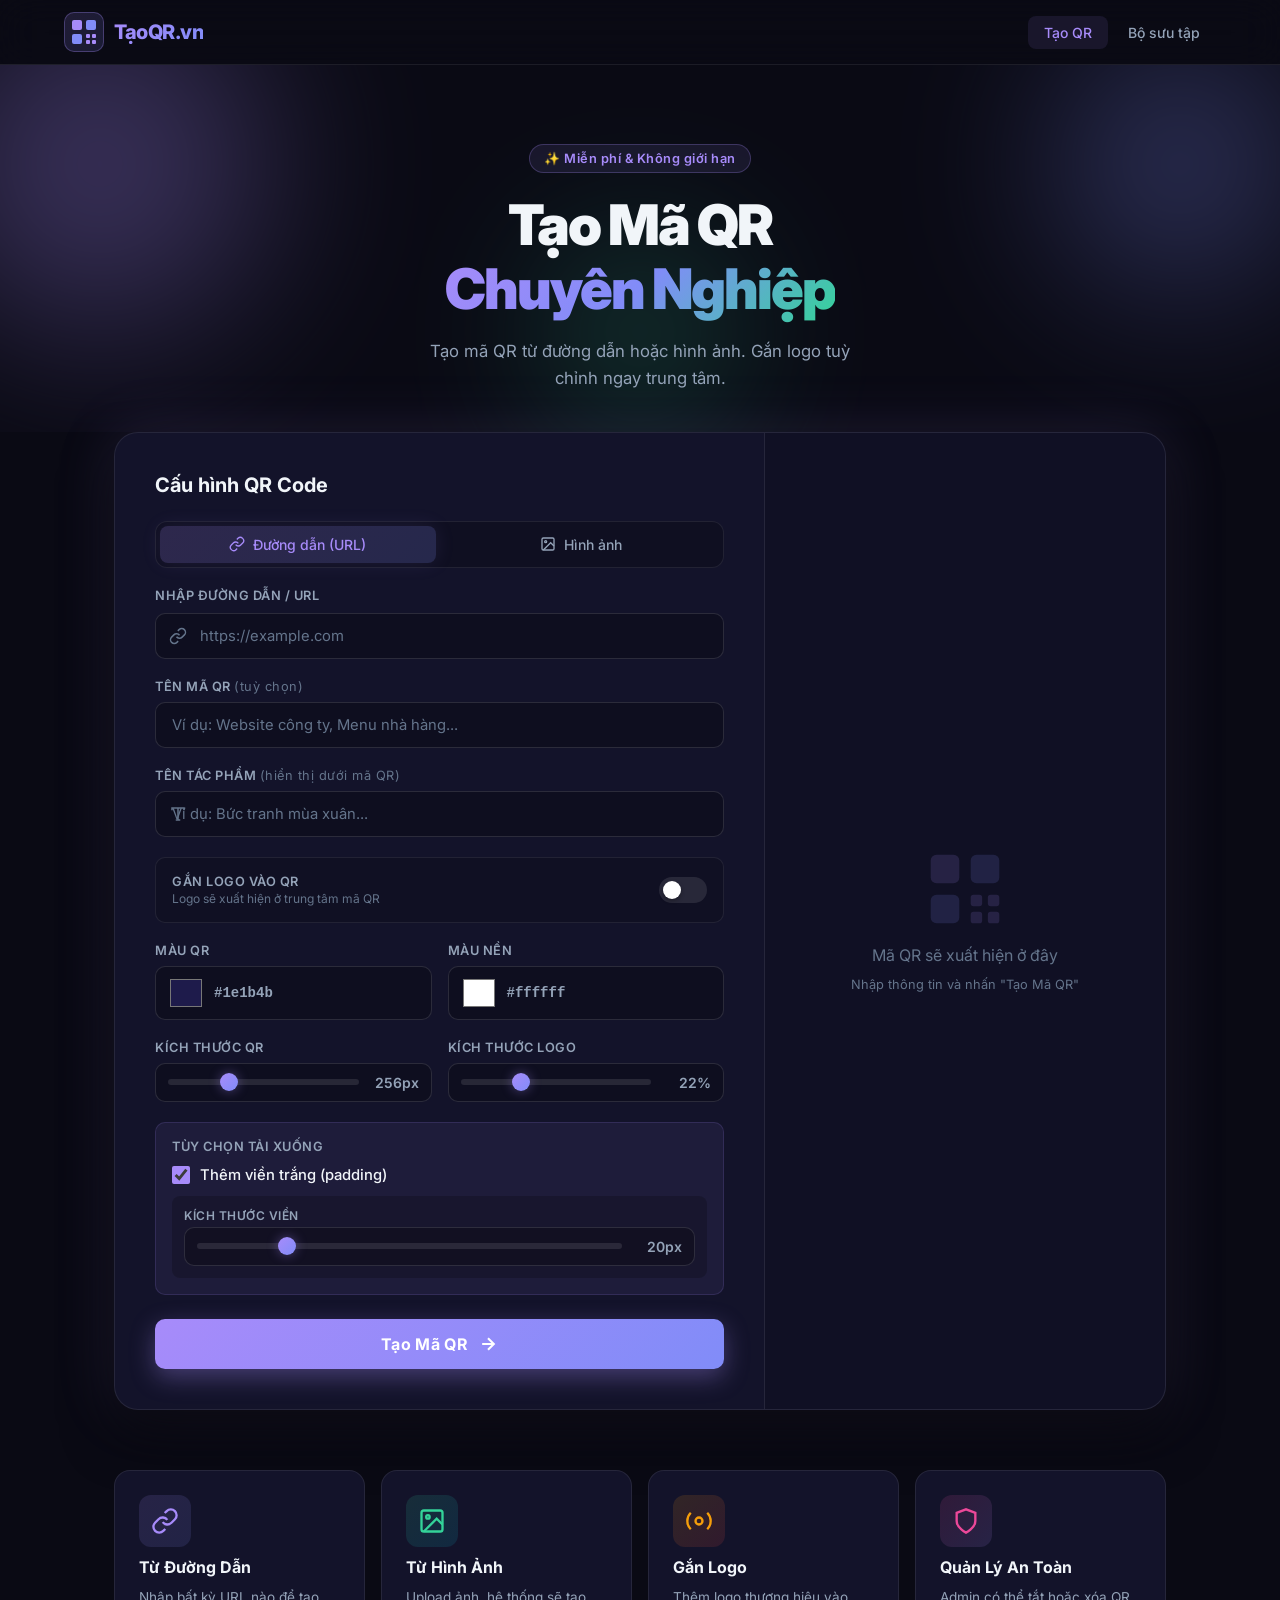
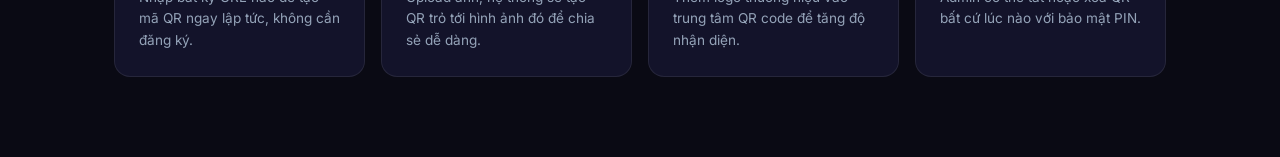
==== commit b4f31e64: "Feat: Them o nhap ten tac pham ben duoi QR va can chinh khoang cach, loai bo khoang trang du" ====
--- a/index.html
+++ b/index.html
@@ -128,6 +128,20 @@
                 placeholder="Ví dụ: Website công ty, Menu nhà hàng..." />
             </div>
 
+            <!-- ARTWORK TITLE -->
+            <div class="field-group">
+              <label class="input-label">Tên tác phẩm <span class="label-opt">(hiển thị dưới mã QR)</span></label>
+              <div class="input-wrap">
+                <svg class="input-icon" width="18" height="18" viewBox="0 0 24 24" fill="none" stroke="currentColor" stroke-width="2">
+                  <path d="M4 7V4h16v3" />
+                  <path d="M9 20h6" />
+                  <path d="M12 4v16" />
+                </svg>
+                <input type="text" id="artworkTitle" class="text-input"
+                  placeholder="Ví dụ: Bức tranh mùa xuân..." autocomplete="off" />
+              </div>
+            </div>
+
             <!-- LOGO OPTION -->
             <div class="logo-section">
               <div class="logo-toggle-row">
@@ -158,6 +172,7 @@
                     <button class="remove-btn" id="removeLogo">✕</button>
                   </div>
                 </div>
+
               </div>
             </div>
 
@@ -248,6 +263,7 @@
                 <div class="qr-canvas-wrap" id="qrCanvasWrap">
                   <canvas id="finalQR"></canvas>
                 </div>
+                <p class="artwork-title-display" id="artworkTitleDisplay"></p>
                 <p class="qr-label" id="qrLabel"></p>
                 <div class="qr-actions">
                   <button class="btn-dl" id="btnDownload">
--- a/style.css
+++ b/style.css
@@ -839,6 +839,27 @@
   display: block;
 }
 
+.artwork-title-display {
+  margin-top: 18px;
+  font-size: 1.05rem;
+  font-weight: 700;
+  text-align: center;
+  max-width: 280px;
+  letter-spacing: 0.5px;
+  background: linear-gradient(135deg, #a78bfa, #818cf8);
+  -webkit-background-clip: text;
+  -webkit-text-fill-color: transparent;
+  background-clip: text;
+  display: none;
+  animation: fadeSlideUp 0.4s ease;
+  word-break: break-word;
+}
+
+@keyframes fadeSlideUp {
+  from { opacity: 0; transform: translateY(8px); }
+  to   { opacity: 1; transform: translateY(0); }
+}
+
 .qr-label {
   font-size: 0.85rem;
   color: var(--text2);
